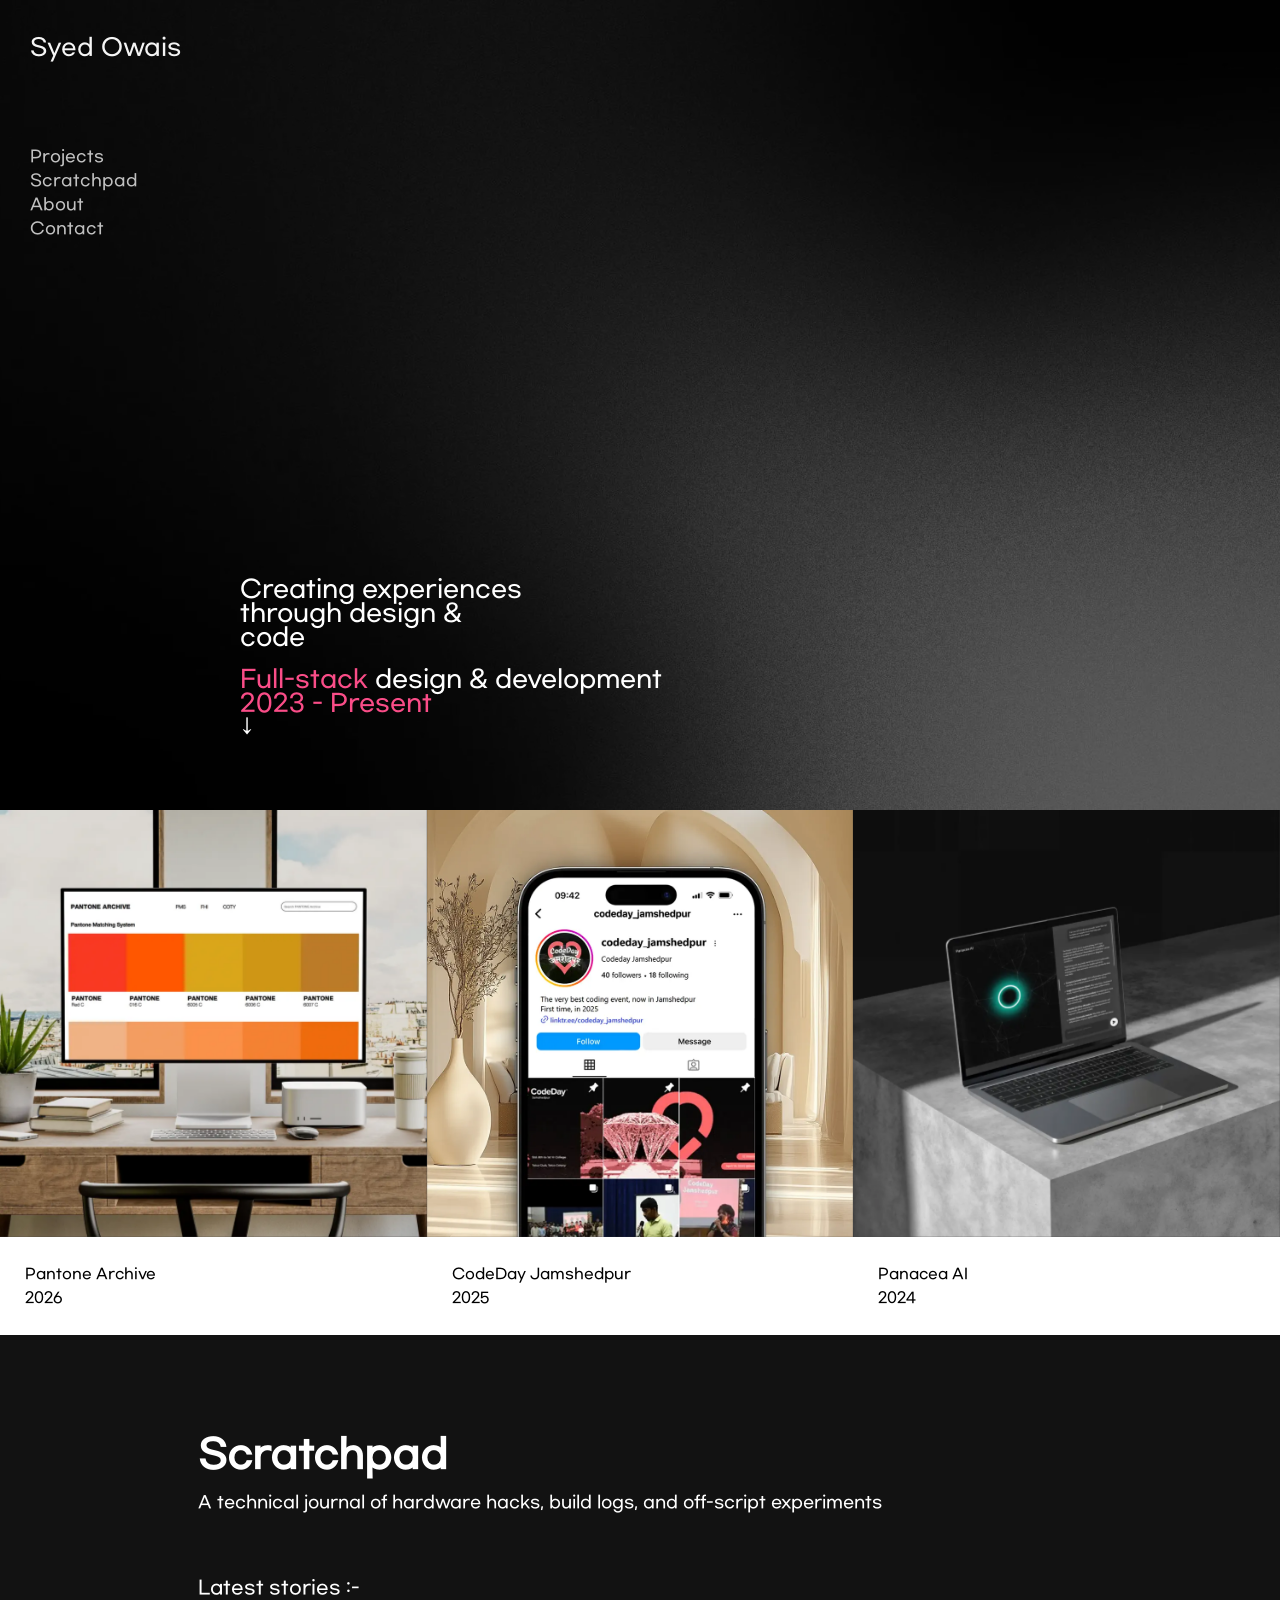
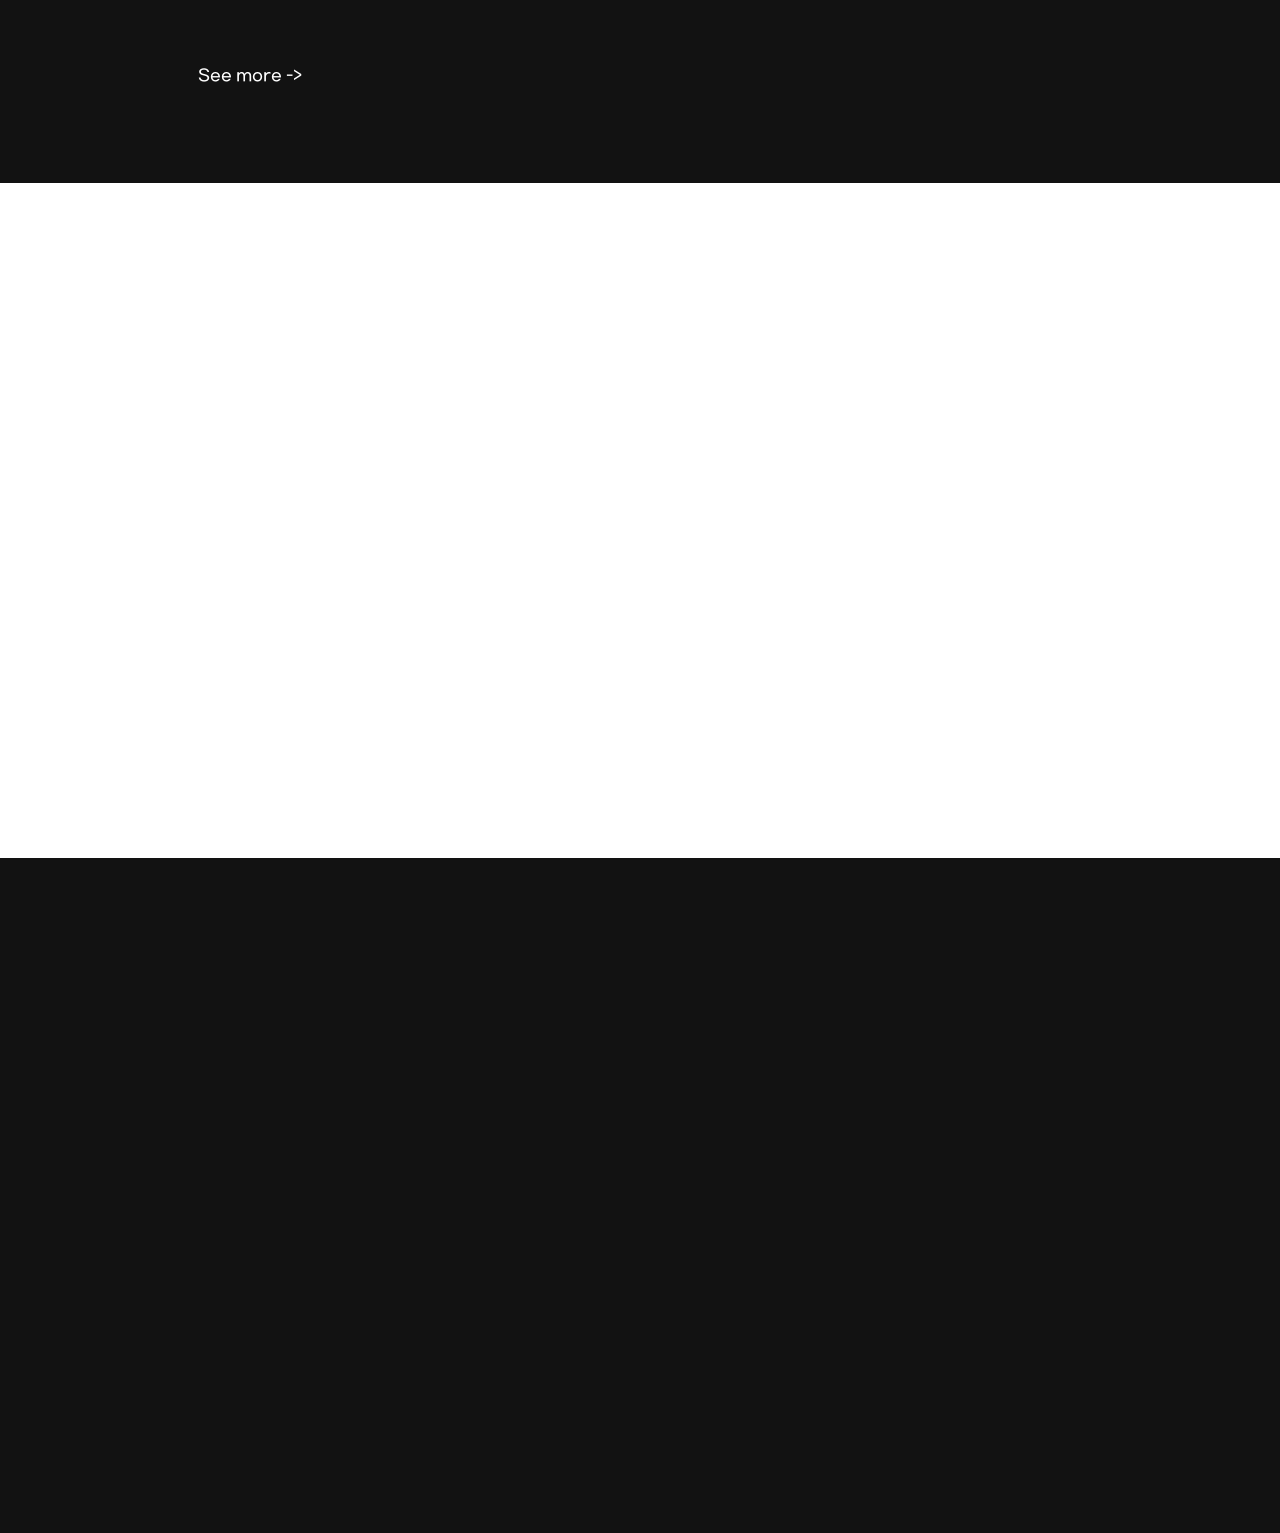
==== index.html @ 62a3c298 "feature: add blog section "Scratchpad"" ====
<!DOCTYPE html>
<html lang="en">
<head>
  <meta charset="UTF-8">
  <meta name="viewport" content="width=device-width, initial-scale=1.0">
  <link rel="stylesheet" href="styles/style-main.css">
  <link rel="stylesheet" href="styles/navbar.css">
  <title>Document</title>
</head>
<body>
  <a href="index.html"><p class="name">Syed Owais</p></a>
  <div id="icon-wrapper">
    <svg id="menu-icon" xmlns="http://www.w3.org/2000/svg" viewBox="0 0 640 640">
      <!--!Font Awesome Free v7.1.0 by @fontawesome - https://fontawesome.com License - https://fontawesome.com/license/free Copyright 2025 Fonticons, Inc.-->
      <path d="M96 160C96 142.3 110.3 128 128 128L512 128C529.7 128 544 142.3 544 160C544 177.7 529.7 192 512 192L128 192C110.3 192 96 177.7 96 160zM96 320C96 302.3 110.3 288 128 288L512 288C529.7 288 544 302.3 544 320C544 337.7 529.7 352 512 352L128 352C110.3 352 96 337.7 96 320zM544 480C544 497.7 529.7 512 512 512L128 512C110.3 512 96 497.7 96 480C96 462.3 110.3 448 128 448L512 448C529.7 448 544 462.3 544 480z"/>
    </svg>
    <svg id="close-icon" xmlns="http://www.w3.org/2000/svg" viewBox="0 0 640 640">
      <!--!Font Awesome Free v7.1.0 by @fontawesome - https://fontawesome.com License - https://fontawesome.com/license/free Copyright 2025 Fonticons, Inc.-->
      <path d="M183.1 137.4C170.6 124.9 150.3 124.9 137.8 137.4C125.3 149.9 125.3 170.2 137.8 182.7L275.2 320L137.9 457.4C125.4 469.9 125.4 490.2 137.9 502.7C150.4 515.2 170.7 515.2 183.2 502.7L320.5 365.3L457.9 502.6C470.4 515.1 490.7 515.1 503.2 502.6C515.7 490.1 515.7 469.8 503.2 457.3L365.8 320L503.1 182.6C515.6 170.1 515.6 149.8 503.1 137.3C490.6 124.8 470.3 124.8 457.8 137.3L320.5 274.7L183.1 137.4z"/>
    </svg>
  </div>
  <section id="mobile-nav-column">
    <nav class="nav-mobile">
      <!--<span data-section="hero-section">Intro</span>-->
      <span data-section="projects-section">Projects</span>
      <span data-section="blog-section">Scratchpad</span>
      <span data-section="about-section">About</span>
      <span data-section="contact-section">Contact</span>
    </nav>
  </section>
  <section id="hero-section">
    <div class="hero-container">
      <div id="nav-column">
        <nav class="nav">
          <!--<span data-section="hero-section" style="opacity: 0.75;">Intro</span>-->
          <span data-section="projects-section" style="opacity: 0.75;">Projects</span>
          <span data-section="blog-section" style="opacity: 0.75;">Scratchpad</span>
          <span data-section="about-section" style="opacity: 0.75;">About</span>
          <span data-section="contact-section" style="opacity: 0.75;">Contact</span>
        </nav>
      </div>
      <div id="hero-text">
        <h1>Creating experiences<br>through design &<br>code</h1><br>
        <h2>
          <font color="#fa4d88">Full-stack</font> design & development<br>
          <font color="#fa4d88">2023 - Present</font><br>
          ↓
        </h2>
      </div>
    </div>
  </section>
  <section id="projects-section"></section>
  <section id="blog-section">
    <div class="section-container">
      <h1>Scratchpad</h1>
      <h2>A technical journal of hardware hacks, build logs, and off-script experiments</h2>
      <h3 style="font-weight: normal; padding-bottom: 1.5%">Latest stories :-</h3>
      <section id="blog-section-list"></section>
      <p id="blog-see-more">See more -></p>
    </div>
  </section>
  <section id="about-section"></section>
  <section id="contact-section"></section>
  <script src="scripts/utils/loadProjects.js"></script>
  <script src="scripts/utils/loadBlogs.js"></script>
  <script src="scripts/utils/tileStyles.js"></script>
  <script src="scripts/script-main.js"></script>
</body>
</html>
---- styles/style-main.css ----
:root{
    --background: #121212;
    --accent: #fa4d88;
    --black: #000;
    --white: #fff;
    --transparent: rgba(0,0,0,0);
}
*{
    margin: 0;
    padding: 0;
    box-sizing: border-box;
}
a{
    text-decoration: none;
}
@font-face {
    font-family: 'gmarket-bold';
    src: url(../assets/fonts/GmarketSansBold.otf);
}
@font-face {
    font-family: 'gmarket-light';
    src: url(../assets/fonts/GmarketSansLight.otf);
}
@font-face {
    font-family: 'gmarket';
    src: url(../assets/fonts/GmarketSansMedium.otf);
}
#blog-section, #contact-section{
    background-color: var(--background);
}
#projects-section, #about-section{
    background-color: var(--white);
}
.name{
    font-family: 'gmarket';
    color: var(--white);
    font-size: 1.45em;
    width: fit-content;
    margin-top: 35px;
    margin-left: 30px;
    transition: color 200ms ease;
    position: fixed;
    z-index: 999;
    mix-blend-mode: difference;
    text-decoration: none;
}
.name:hover{
    color: var(--accent);
}
body{
    background: var(--background);
}
#hero-section{
    width: 100%;
    height: 90vh;
    background-image: url(../assets/tactile.webp);
    background-size: cover;
    background-position: right 30%;
    image-rendering: -webkit-optimize-contrast;
}
.hero-container{
    display: flex;
    width: 100%;
    height: 100%;
    /*background: linear-gradient(rgba(0,0,0,0), rgba(0,0,0,0.75));*/
    background: rgba(0,0,0,0.6);
}
#hero-text{
    width: 75%;
    height: auto;
    word-wrap: break-word;
    display: flex;
    flex-direction: column;
    justify-content: end;
    padding-bottom: 4.45rem
}
#hero-text h1, #hero-text h2{
    font-weight: normal;
    font-family: 'gmarket';
    color: var(--white);
}

#projects-section{
    width: 100%;
    height: auto;
    display: grid;
    grid-template-columns: repeat(3, 1fr); /* 3 columns */
}
.content-tile, .blog-tile{
    display: flex;
    flex-direction: column;
    background-color: var(--white);
}
.content-tile-thumb{
    background-size: cover;
    background-position: 50% 50%;
    background-repeat: no-repeat;
    background-color: rgba(0,0,0,0.75);
    width: 100%;
    aspect-ratio: 1/1;
}
.content-tile-thumb:hover{
    cursor: pointer;
}
.content-tile-label{
    padding: 25px;
    background-color: var(--white);
    font-family: 'gmarket';
    line-height: 1.5rem;
    font-size: 0.9rem;
    color: var(--black);
}
.content-tile-spacer{
    font-family: 'gmarket';
    display: flex;
    align-items: center;
    padding: 25px;
    font-weight: 500;
}

#blog-section{
    width: 100%;
    padding-left: 15.5vw;
    padding-right: 15.5vw;
    height: auto;
    padding-top: 100px;
    padding-bottom: 100px;
    display: flex;
    align-items: center;
    justify-content: center;
    font-family: 'gmarket';
}
#blog-section .section-container{
    width: 100%;
    height: 70%;
    display: flex;
    flex-direction: column;
    gap: 1.275rem;
    color: var(--white);
}
#blog-section h1{
    font-size: 3vw;
}
#blog-section h2{
    font-weight: normal;
    font-size: 1.3vw;
    padding-bottom: 3rem;
}
#blog-section-list{
    width: 100%;
    height: auto;
    display: grid;
    grid-template-columns: repeat(3, 1fr); /* 3 columns */
}
.blog-tile-thumb{
    background-size: cover;
    background-position: 50% 50%;
    background-repeat: no-repeat;
    background-color: rgba(0,0,0,0.75);
    width: 100%;
    aspect-ratio: 16/9;
} 
.blog-tile-label{
    padding: 20px;
    line-height: 1.5vw;
    color: var(--white);
    background-color: var(--background);
    transition: filter 200ms ease;
}
.blog-tile-label p{
    font-size: 0.9rem;
}
.blog-tile:hover .blog-tile-label{
    filter: invert(100%);
}
#blog-see-more{
    margin-top: 1rem;
}

#about-section, #contact-section{
    width: 100%;
    height: 75vh;
}

@media only screen and (max-width: 1024px){
    #hero-section{
        width: 100%;
        height: 65vh;
    }
    #blog-section{
        padding-top: 6rem;
        padding-left: 6rem;
        padding-right: 6rem;
    }
    #blog-section h1{
        font-size: 4vw;
    }
    #blog-section h2{
        font-size: 1.9vw;
    }
    .blog-tile-label{
        line-height: 3vh;
    }
}
@media only screen and (max-width: 600px) {
    .name{
        font-family: 'gmarket';
        color: var(--white);
        font-size: 1.25em;
        width: fit-content;
        margin-top: 35px;
        margin-left: 25px;
        transition: none;
        position: fixed;
        z-index: 999;
    }
    #hero-section{
        width: 100%;
        height: 85vh;
        background-size: cover;
        background-position: 70% 30%;
    }
    #projects-section{
        grid-template-columns: repeat(1, 1fr);
    }
    #hero-text{
        line-height: 2rem;
    }
    #hero-text h1{
        font-size: 1.7rem;
    }
    #hero-text h2{
        font-size: 1.3rem;
    }

    #blog-section{
        padding-left: 30px;
        padding-right: 30px;
        padding-top: 5rem;
    }
    #blog-section h1{
        font-size: 2rem;
    }
    #blog-section h2{
        font-size: 1rem;
        line-height: 3vh;
    }
    #blog-section-list{
        grid-template-columns: repeat(1, 1fr);
        gap: 12.5px;
    }
    .blog-tile-label{
        line-height: 3vh;
        font-size: 1vw;
    }
}
---- styles/navbar.css ----
#nav-column{
    width: 15rem;
    height: 100%;
    padding: 30px;
    padding-top: 20px;
}
.nav {
    padding-top: 120px;
    padding-right: 110px;
    font-family: 'gmarket';
    color: var(--white);
    display: flex;
    flex-direction: column;
}
.nav-mobile {
    height: 100%;
    font-family: 'gmarket';
    color: var(--white);
    display: flex;
    flex-direction: column;
    align-items: center;
    justify-content: center;
    font-size: 1.7rem;
    gap: 0.5rem;
    display: none;
}
.nav span, .nav-mobile span{
    padding-top: 0.5rem;
    transition: color 200ms ease;
}
.nav span:hover, .nav-mobile span:hover{
    color: var(--accent);
    cursor: pointer;
}

#mobile-nav-column{
    position: fixed;
    width: 100vw;
    height: 100vh;
    background: rgba(0,0,0,0.15);
    backdrop-filter: blur(10px);
    z-index: 998;
    transition: opacity 0.3s ease;
    display: none;
    pointer-events: none;
    opacity: 0;
}
#mobile-nav-column.active{
    opacity: 1;
    pointer-events: all;
}
#icon-wrapper{
    position: fixed;
    top: 0;
    right: 0;
    width: 10%;
    height: auto;
    margin-top: 25px;
    margin-right: 20px;
    z-index: 999;
    place-items: center;
    display: none;
}
#icon-wrapper svg{
    grid-area: 1/1;
    width: 100%;
    height: 100%;
    transition: opacity 0.3s ease;
    mix-blend-mode: difference;
}
#menu-icon, #close-icon{
    fill: white;
    width: 100%;
    height: 100%;
}
#close-icon {
    opacity: 0;
}
#icon-wrapper.active #menu-icon {
    opacity: 0;
}
#icon-wrapper.active #close-icon {
    opacity: 1;
}

@media only screen and (max-width: 600px) {
    .nav{
        display: none;
    }
    #nav-column{
        width: unset;
        padding-left: 0px;
        padding-top: 0px;
    }

    #icon-wrapper{
        display: grid;
    }
    #mobile-nav-column{
        display: block;
    }
}
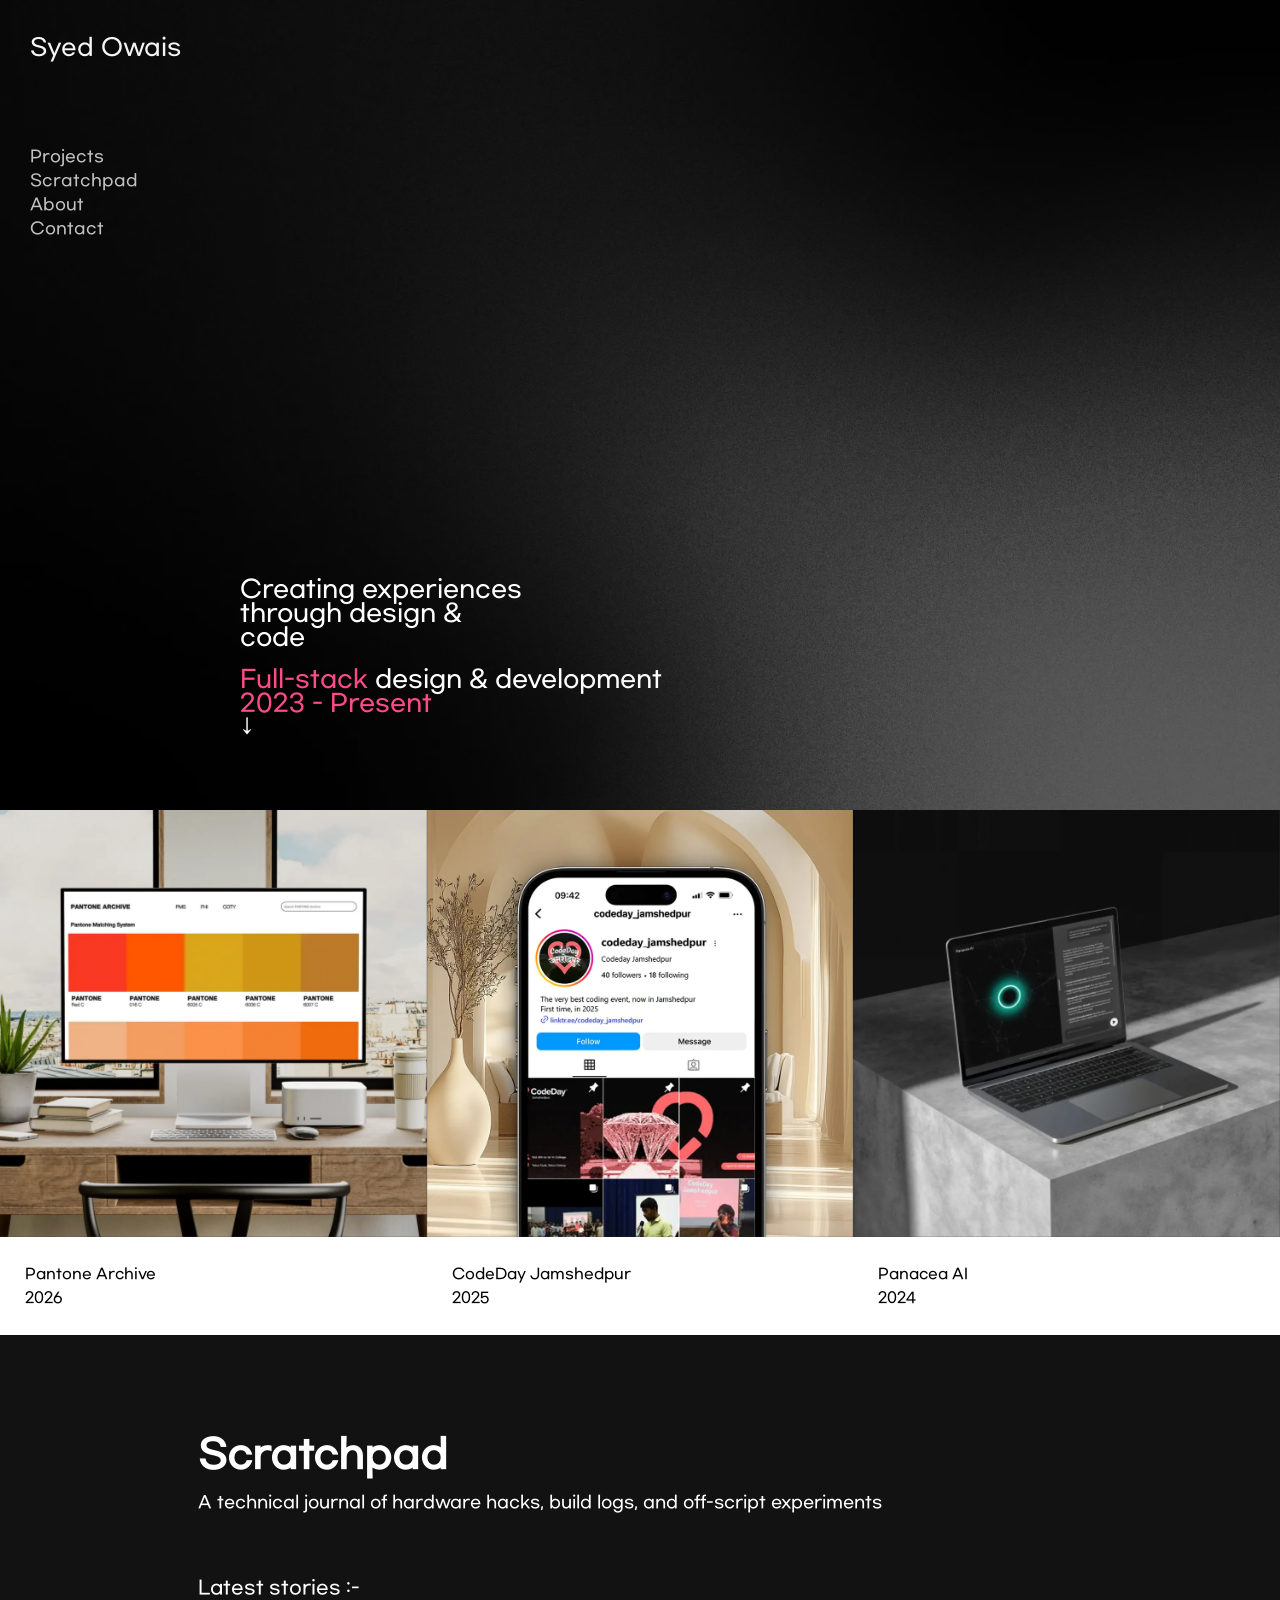
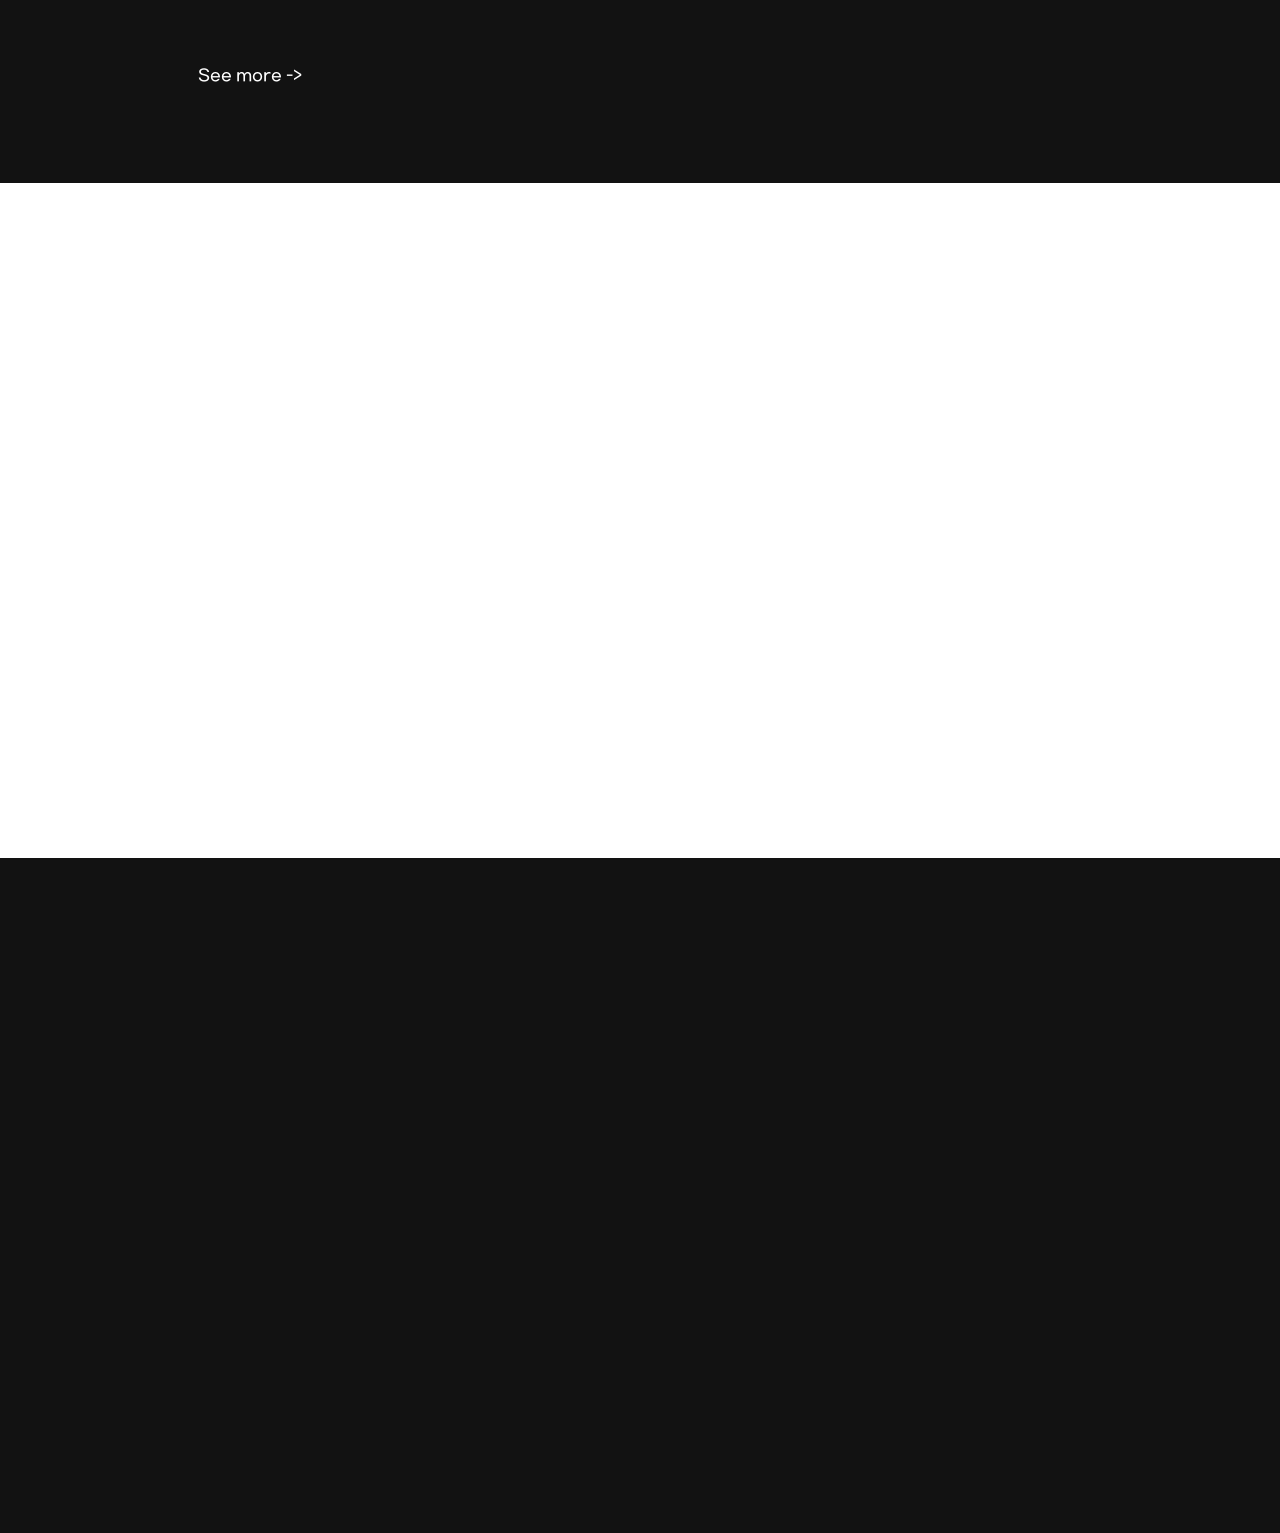
==== commit dfa614b3: "feature: add blog list page and blog page" ====
--- a/index.html
+++ b/index.html
@@ -56,7 +56,9 @@
       <h2>A technical journal of hardware hacks, build logs, and off-script experiments</h2>
       <h3 style="font-weight: normal; padding-bottom: 1.5%">Latest stories :-</h3>
       <section id="blog-section-list"></section>
-      <p id="blog-see-more">See more -></p>
+      <a href="blog-list.html">
+        <p id="blog-see-more">See more -></p>
+      </a>
     </div>
   </section>
   <section id="about-section"></section>
--- a/styles/style-main.css
+++ b/styles/style-main.css
@@ -12,6 +12,11 @@
 }
 a{
     text-decoration: none;
+    color: var(--white);
+    transition: color 200ms ease;
+}
+a:hover{
+    color: var(--accent);
 }
 @font-face {
     font-family: 'gmarket-bold';
@@ -200,6 +205,7 @@
     }
     .blog-tile-label{
         line-height: 3vh;
+        padding: 6.5%;
     }
 }
 @media only screen and (max-width: 600px) {
@@ -210,7 +216,6 @@
         width: fit-content;
         margin-top: 35px;
         margin-left: 25px;
-        transition: none;
         position: fixed;
         z-index: 999;
     }
@@ -252,5 +257,6 @@
     .blog-tile-label{
         line-height: 3vh;
         font-size: 1vw;
+        padding: 6%;
     }
 }
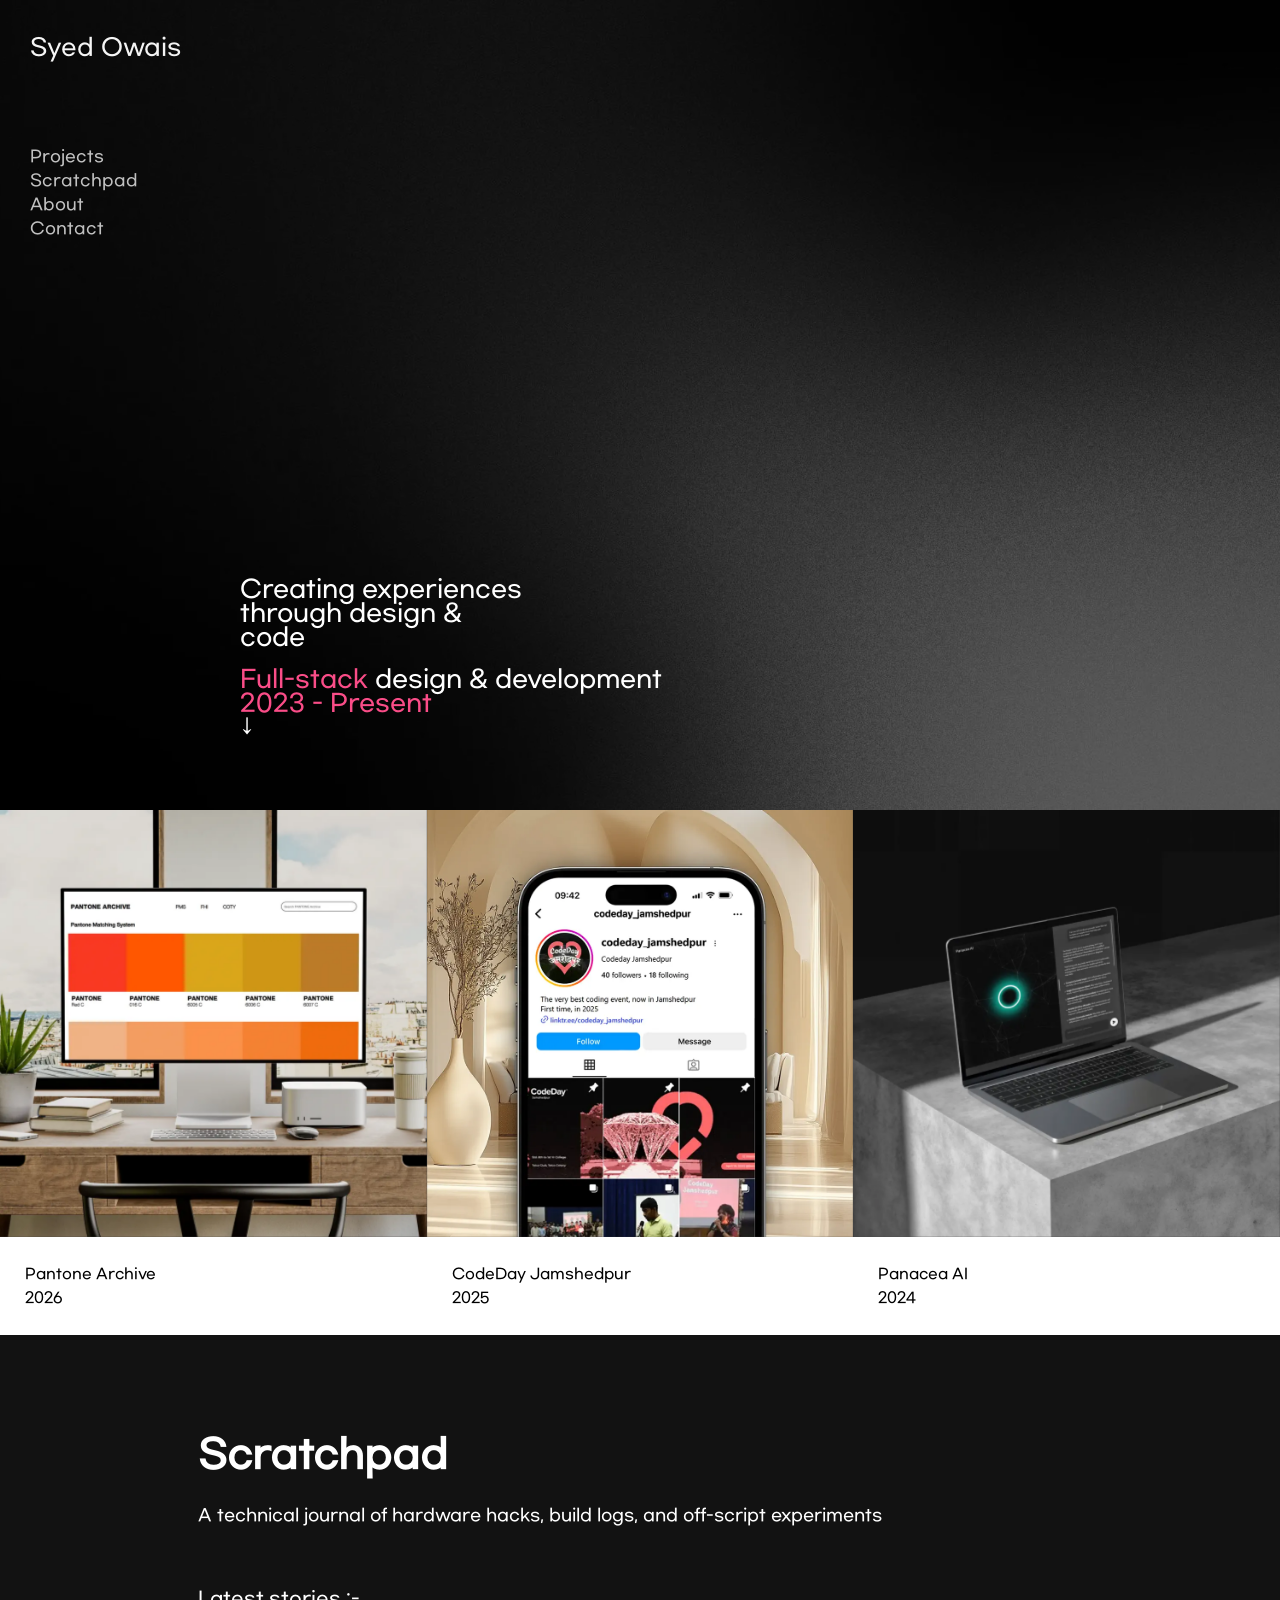
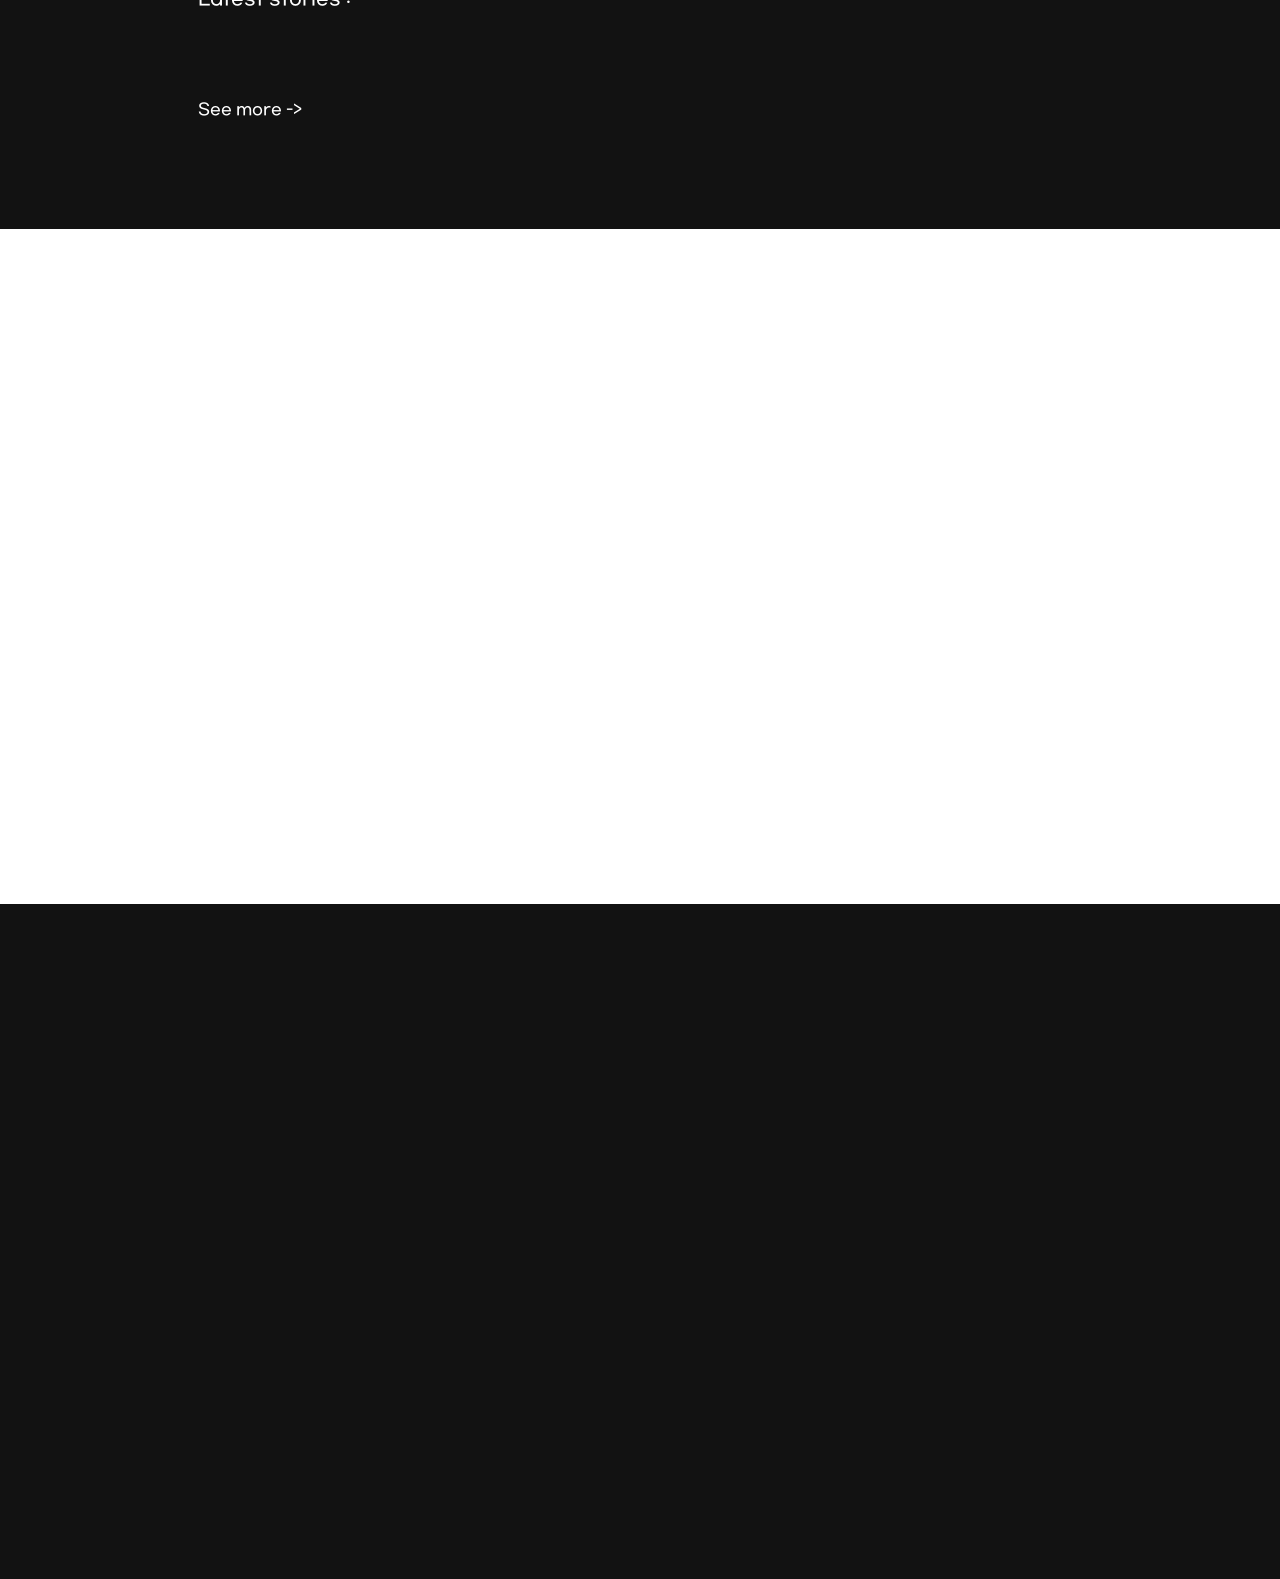
==== commit 05e112d4: "refactor: align blog typography with projects section and polish layout" ====
--- a/index.html
+++ b/index.html
@@ -56,7 +56,7 @@
       <h2>A technical journal of hardware hacks, build logs, and off-script experiments</h2>
       <h3 style="font-weight: normal; padding-bottom: 1.5%">Latest stories :-</h3>
       <section id="blog-section-list"></section>
-      <a href="blog-list.html">
+      <a href="blog-list.html" style="width: fit-content">
         <p id="blog-see-more">See more -></p>
       </a>
     </div>
--- a/styles/style-main.css
+++ b/styles/style-main.css
@@ -45,7 +45,7 @@
     margin-left: 30px;
     transition: color 200ms ease;
     position: fixed;
-    z-index: 999;
+    z-index: 998;
     mix-blend-mode: difference;
     text-decoration: none;
 }
@@ -96,6 +96,9 @@
     flex-direction: column;
     background-color: var(--white);
 }
+.blog-tile{
+    height: fit-content;
+}
 .content-tile-thumb{
     background-size: cover;
     background-position: 50% 50%;
@@ -142,6 +145,7 @@
     flex-direction: column;
     gap: 1.275rem;
     color: var(--white);
+    line-height: 40px;
 }
 #blog-section h1{
     font-size: 3vw;
@@ -149,12 +153,13 @@
 #blog-section h2{
     font-weight: normal;
     font-size: 1.3vw;
-    padding-bottom: 3rem;
+    padding-bottom: 1.5rem;
 }
 #blog-section-list{
     width: 100%;
     height: auto;
     display: grid;
+    align-items: start;
     grid-template-columns: repeat(3, 1fr); /* 3 columns */
 }
 .blog-tile-thumb{
@@ -171,6 +176,10 @@
     color: var(--white);
     background-color: var(--background);
     transition: filter 200ms ease;
+    flex: 1;
+    display: flex;
+    flex-direction: column;
+    justify-content: flex-start;
 }
 .blog-tile-label p{
     font-size: 0.9rem;
@@ -204,8 +213,10 @@
         font-size: 1.9vw;
     }
     .blog-tile-label{
-        line-height: 3vh;
         padding: 6.5%;
+    }
+    .blog-tile-label p{
+        line-height: 25px;
     }
 }
 @media only screen and (max-width: 600px) {
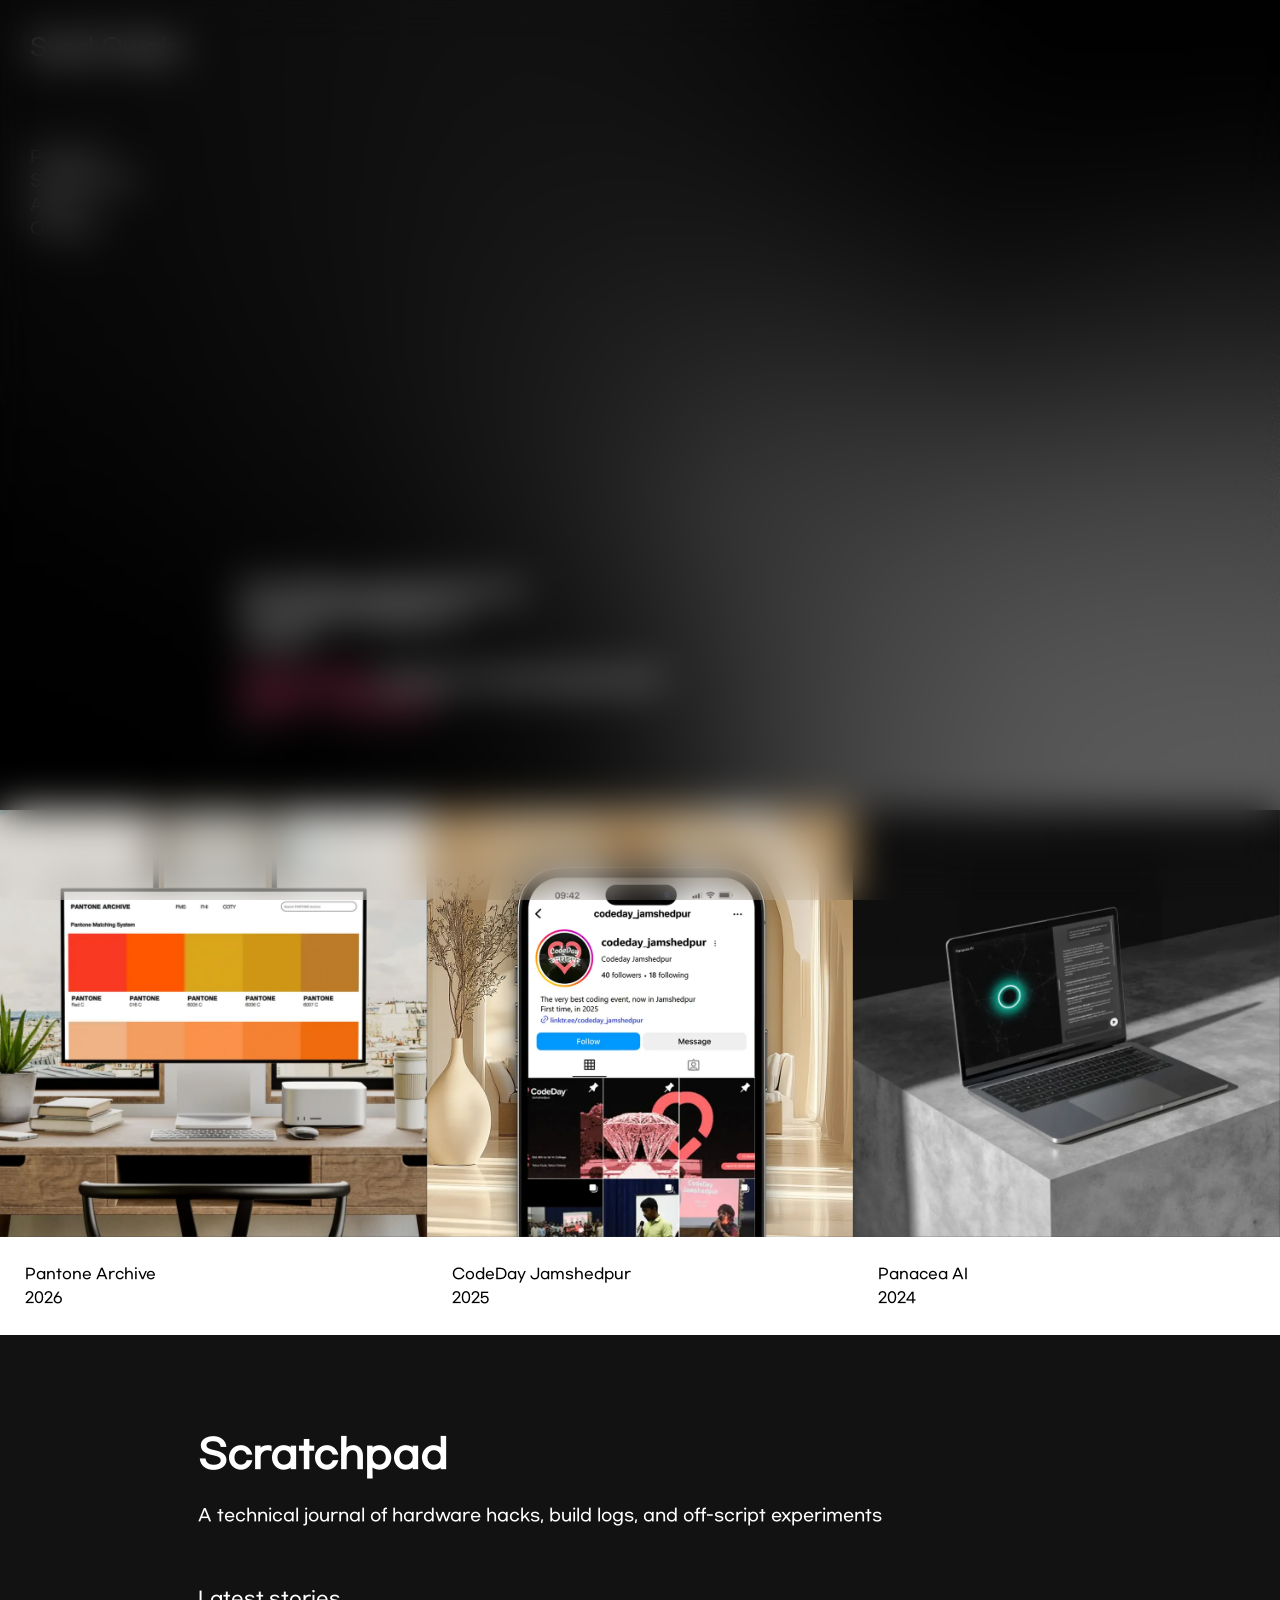
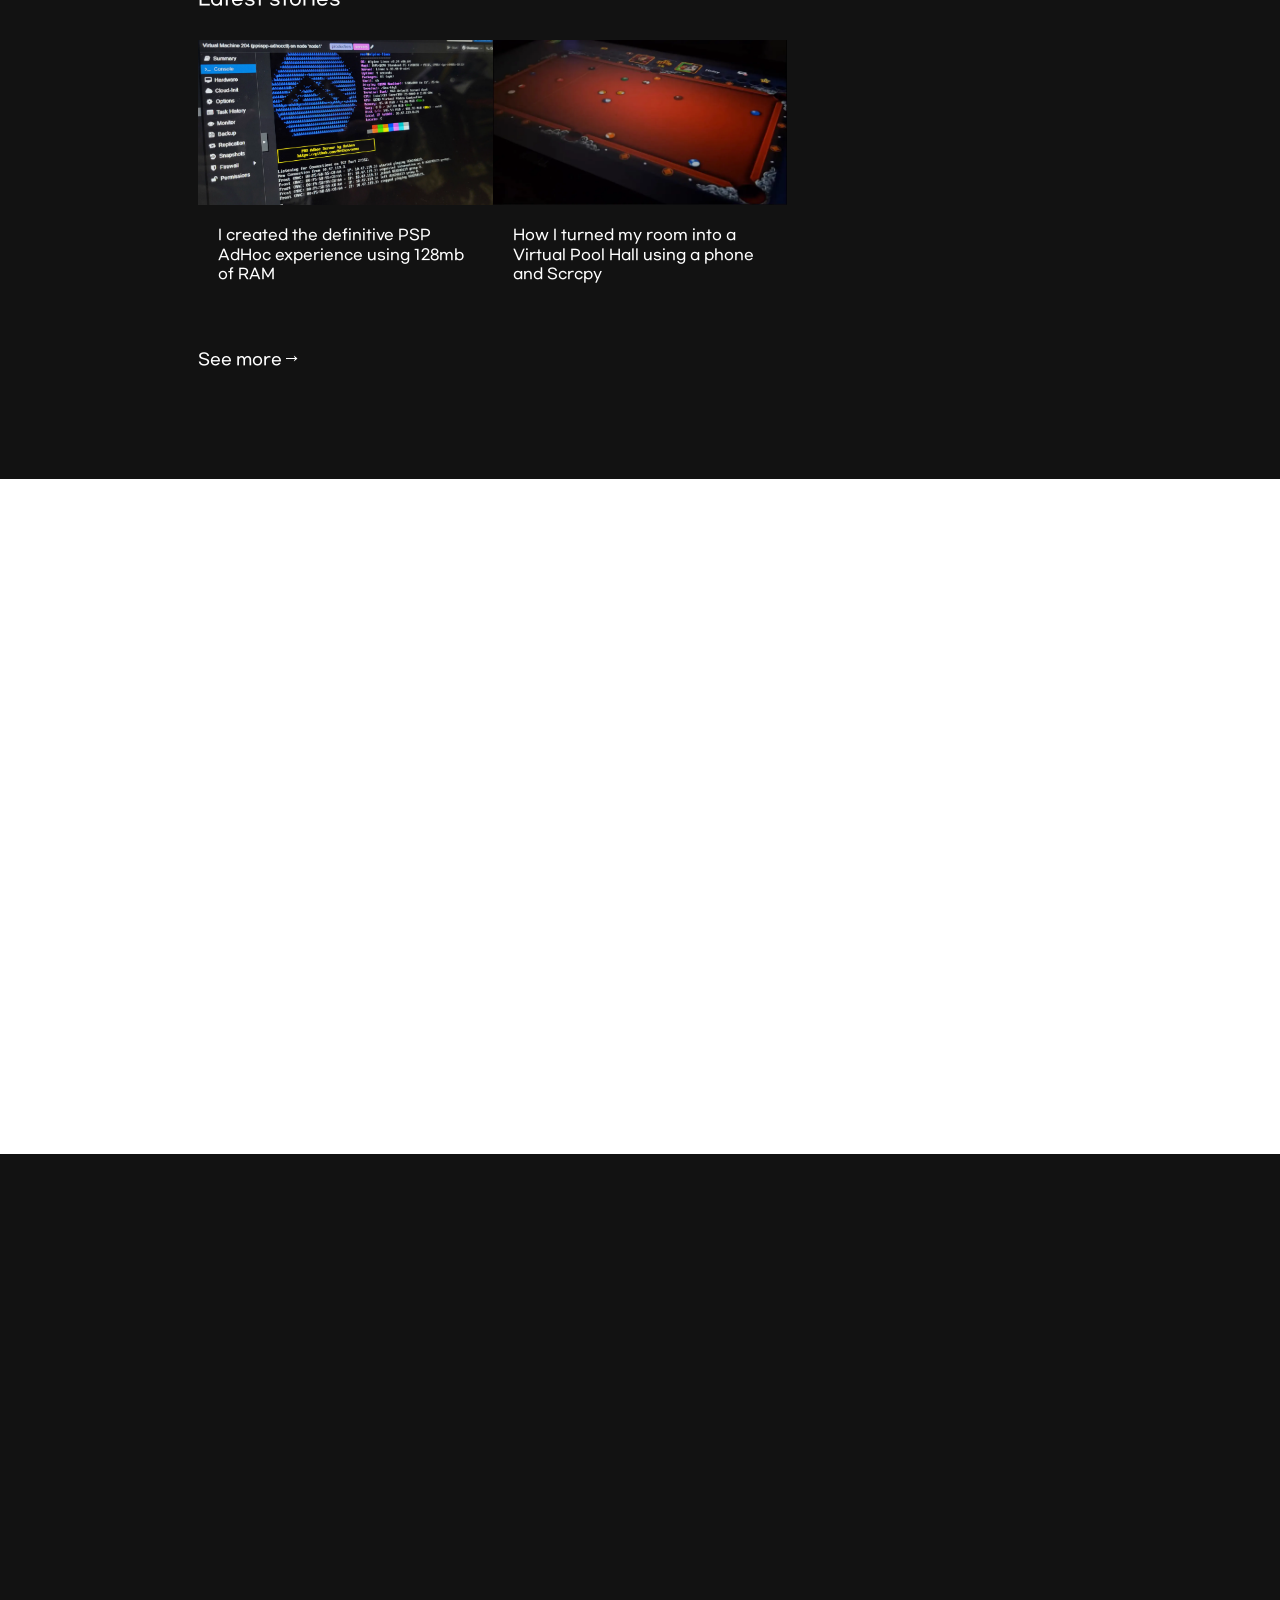
==== commit e2d7b9a6: "feature: add intro animation" ====
--- a/index.html
+++ b/index.html
@@ -8,6 +8,9 @@
   <title>Document</title>
 </head>
 <body>
+  <div id="intro-frosted">
+    <img id="intro-frosted-logo" src='assets/signature.png'>
+  </div>
   <a href="index.html"><p class="name">Syed Owais</p></a>
   <div id="icon-wrapper">
     <svg id="menu-icon" xmlns="http://www.w3.org/2000/svg" viewBox="0 0 640 640">
@@ -54,10 +57,10 @@
     <div class="section-container">
       <h1>Scratchpad</h1>
       <h2>A technical journal of hardware hacks, build logs, and off-script experiments</h2>
-      <h3 style="font-weight: normal; padding-bottom: 1.5%">Latest stories :-</h3>
+      <h3 style="font-weight: normal;">Latest stories</h3>
       <section id="blog-section-list"></section>
       <a href="blog-list.html" style="width: fit-content">
-        <p id="blog-see-more">See more -></p>
+        <p id="blog-see-more">See more →</p>
       </a>
     </div>
   </section>
@@ -67,5 +70,23 @@
   <script src="scripts/utils/loadBlogs.js"></script>
   <script src="scripts/utils/tileStyles.js"></script>
   <script src="scripts/script-main.js"></script>
+  <script src="scripts/utils/fade.js"></script>
+  <script>
+    let introfrostedlogo = document.getElementById('intro-frosted-logo')
+    let introfrosted = document.getElementById('intro-frosted')
+    if (sessionStorage.getItem('hasSeenIntro')) {
+      // Hide the overlay immediately without running the animation
+      introfrosted.style.display = 'none';
+    }
+    sessionStorage.setItem('hasSeenIntro', 'true');
+    async function fadesite(){
+      await sleep(200)
+      await fadeIn(introfrostedlogo, 300);
+      await sleep(800);
+      await fadeOut(introfrostedlogo, 200);
+      await fadeOut(introfrosted, 300);
+    }
+    fadesite()
+  </script>
 </body>
 </html>
--- a/styles/style-main.css
+++ b/styles/style-main.css
@@ -29,6 +29,21 @@
 @font-face {
     font-family: 'gmarket';
     src: url(../assets/fonts/GmarketSansMedium.otf);
+}
+#intro-frosted{
+    width: 100vw;
+    height: 100vh;
+    position: fixed;
+    display: flex;
+    align-items: center;
+    justify-content: center;
+    z-index: 999;
+    backdrop-filter: blur(20px);
+}
+#intro-frosted-logo{
+    width: 30%;
+    opacity: 0;
+    height: auto;
 }
 #blog-section, #contact-section{
     background-color: var(--background);
@@ -197,6 +212,13 @@
 }
 
 @media only screen and (max-width: 1024px){
+    #intro-frosted{
+        height: 100%;
+        backdrop-filter: blur(10px);
+    }
+    #intro-frosted-logo{
+        width: 60%;
+    }
     #hero-section{
         width: 100%;
         height: 65vh;
@@ -220,6 +242,9 @@
     }
 }
 @media only screen and (max-width: 600px) {
+    #intro-frosted-logo{
+        width: 80%;
+    }
     .name{
         font-family: 'gmarket';
         color: var(--white);
@@ -228,7 +253,7 @@
         margin-top: 35px;
         margin-left: 25px;
         position: fixed;
-        z-index: 999;
+        z-index: 998;
     }
     #hero-section{
         width: 100%;
--- a/styles/navbar.css
+++ b/styles/navbar.css
@@ -95,6 +95,7 @@
 
     #icon-wrapper{
         display: grid;
+        z-index: 998;
     }
     #mobile-nav-column{
         display: block;
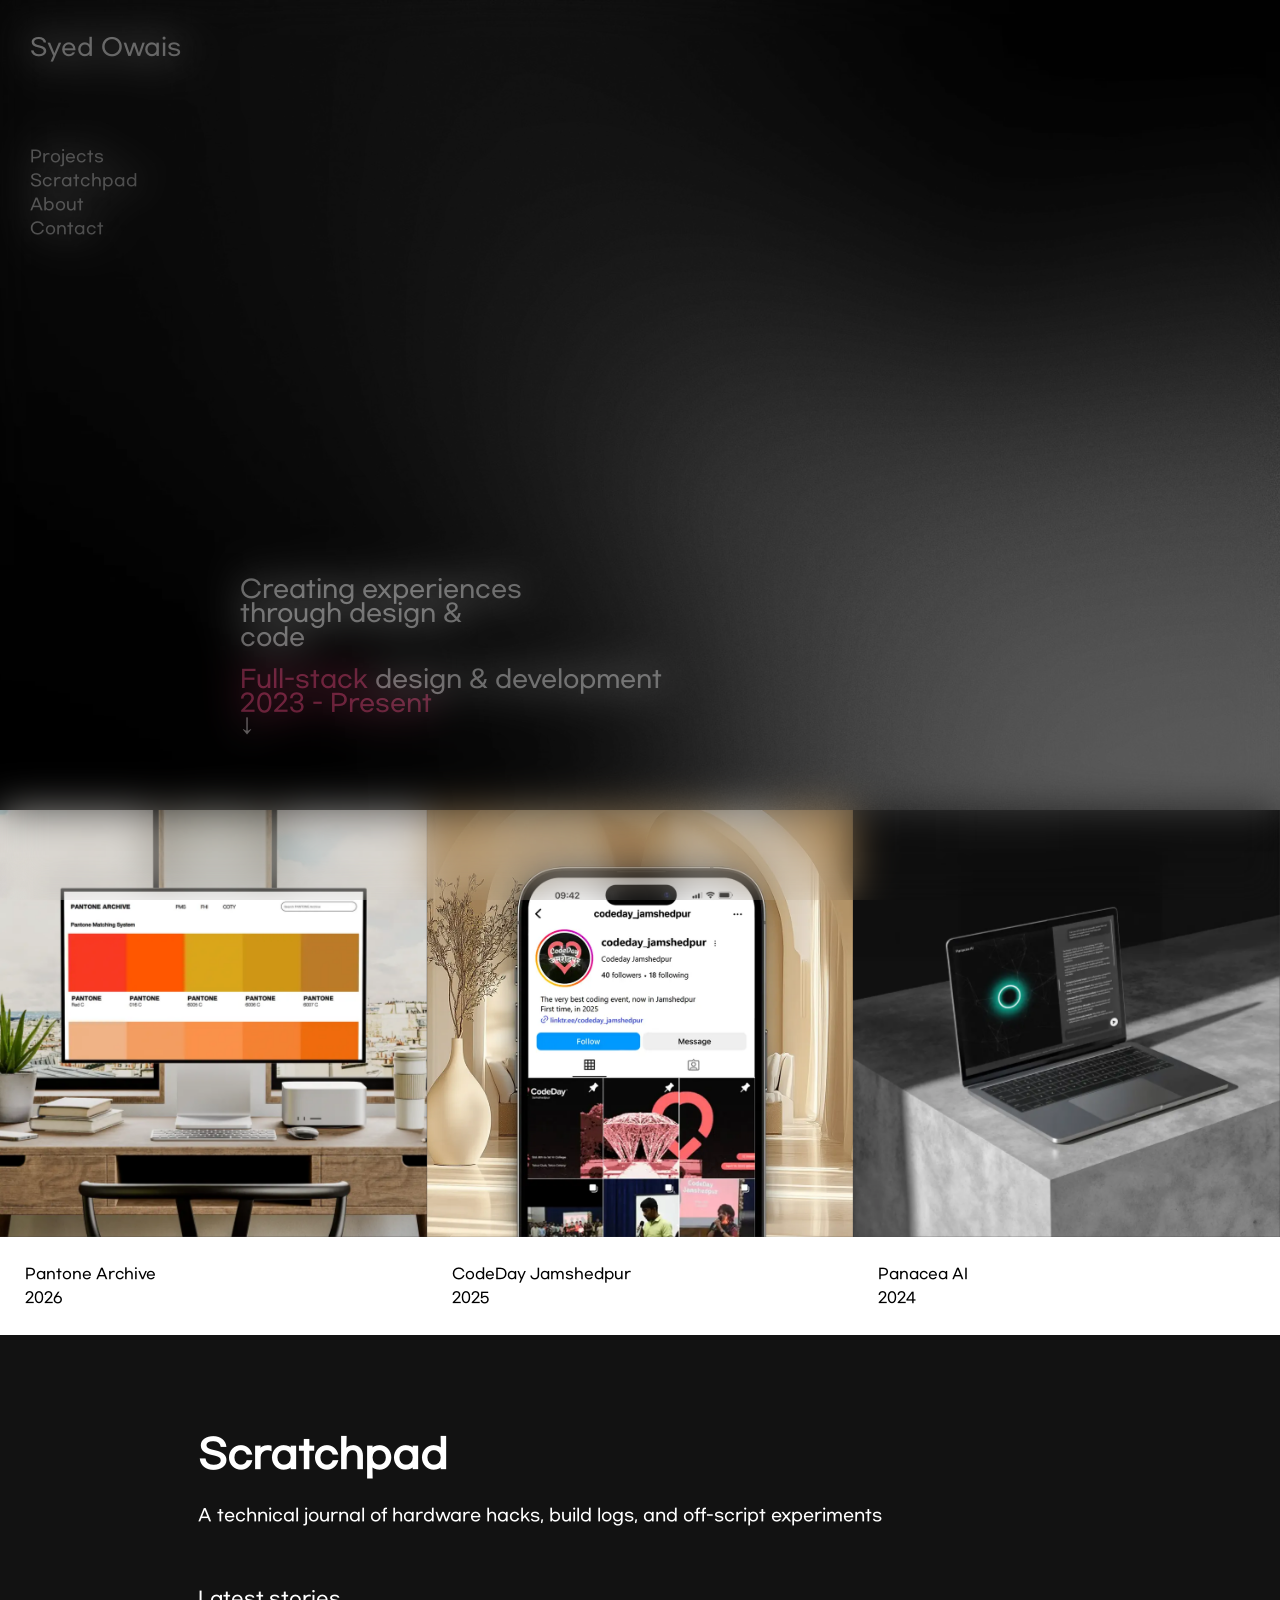
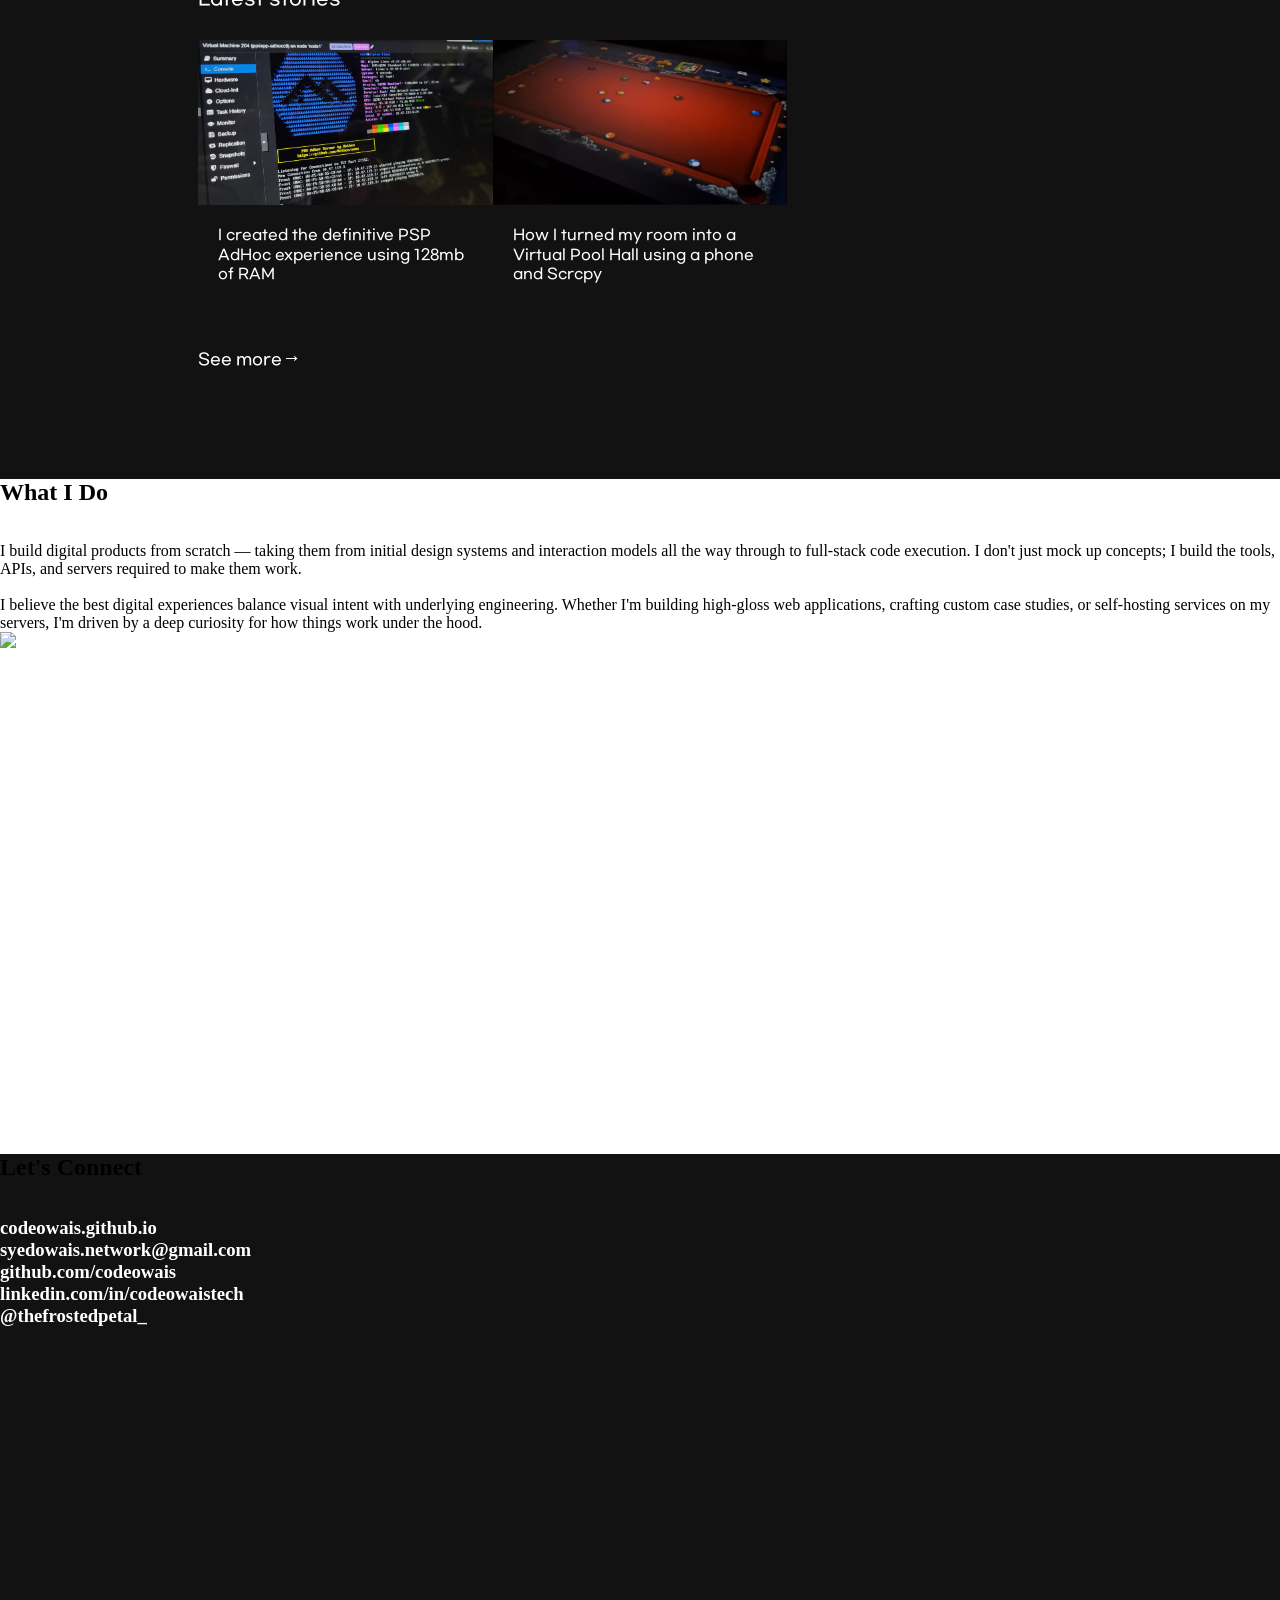
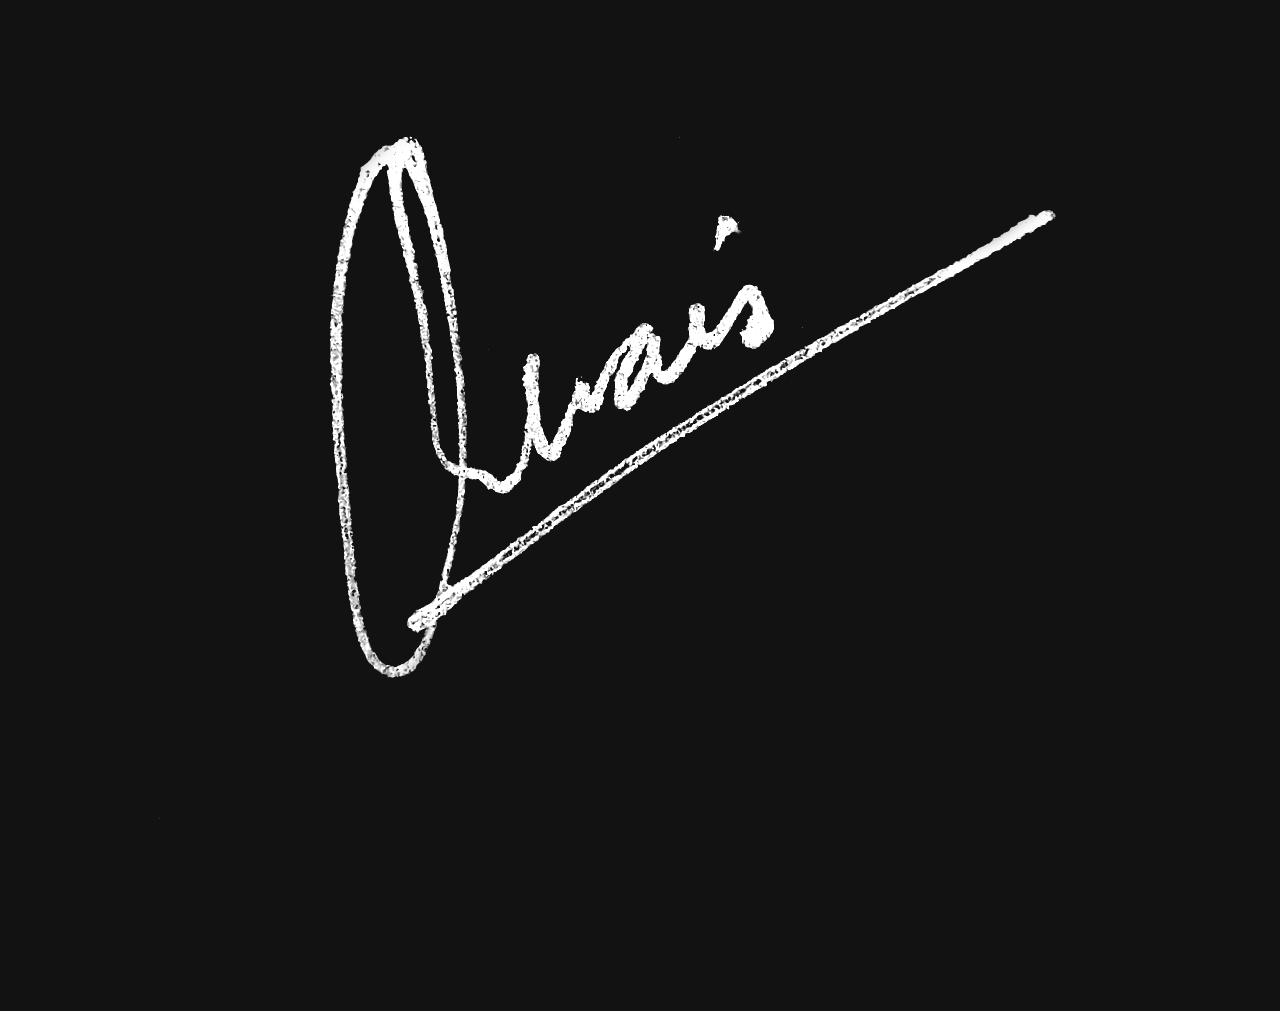
==== commit 37011d04: "fix: add formatted title for site pages" ====
--- a/index.html
+++ b/index.html
@@ -5,7 +5,7 @@
   <meta name="viewport" content="width=device-width, initial-scale=1.0">
   <link rel="stylesheet" href="styles/style-main.css">
   <link rel="stylesheet" href="styles/navbar.css">
-  <title>Document</title>
+  <title>Syed Owais | Home</title>
 </head>
 <body>
   <div id="intro-frosted">
@@ -64,8 +64,30 @@
       </a>
     </div>
   </section>
-  <section id="about-section"></section>
-  <section id="contact-section"></section>
+  <section id="about-section">
+    <div style="display: flex; flex-direction: column; justify-content: center;">
+      <h1>What I Do</h1><br><br>
+      <p>
+        I build digital products from scratch — taking them from initial design systems and interaction models all the way through to full-stack code execution. I don't just mock up concepts; I build the tools, APIs, and servers required to make them work.<br><br>
+        I believe the best digital experiences balance visual intent with underlying engineering. Whether I'm building high-gloss web applications, crafting custom case studies, or self-hosting services on my servers, I'm driven by a deep curiosity for how things work under the hood.
+      </p>
+    </div>
+    <img src="assets/pfp.webp">
+  </section>
+  <section id="contact-section">
+    <div>
+      <h1>Let's Connect</h1><br><br>
+      <h3>
+        <a href="https://codeowais.github.io">codeowais.github.io</a><br>
+        <a href="mailto:syedowais.network@gmail.com?subject=Enquiry from Website">syedowais.network@gmail.com</a><br>
+        <a href="https://github.com/codeowais">github.com/codeowais</a><br>
+        <a href="https://linkedin.com/in/codeowaistech/">linkedin.com/in/codeowaistech</a><br>
+        <a href="https://instagram.com/thefrostedpetal_">@thefrostedpetal_</a>
+      </h3>
+    </div>
+    <img src="assets/signature.png">
+  </section>
+
   <script src="scripts/utils/loadProjects.js"></script>
   <script src="scripts/utils/loadBlogs.js"></script>
   <script src="scripts/utils/tileStyles.js"></script>
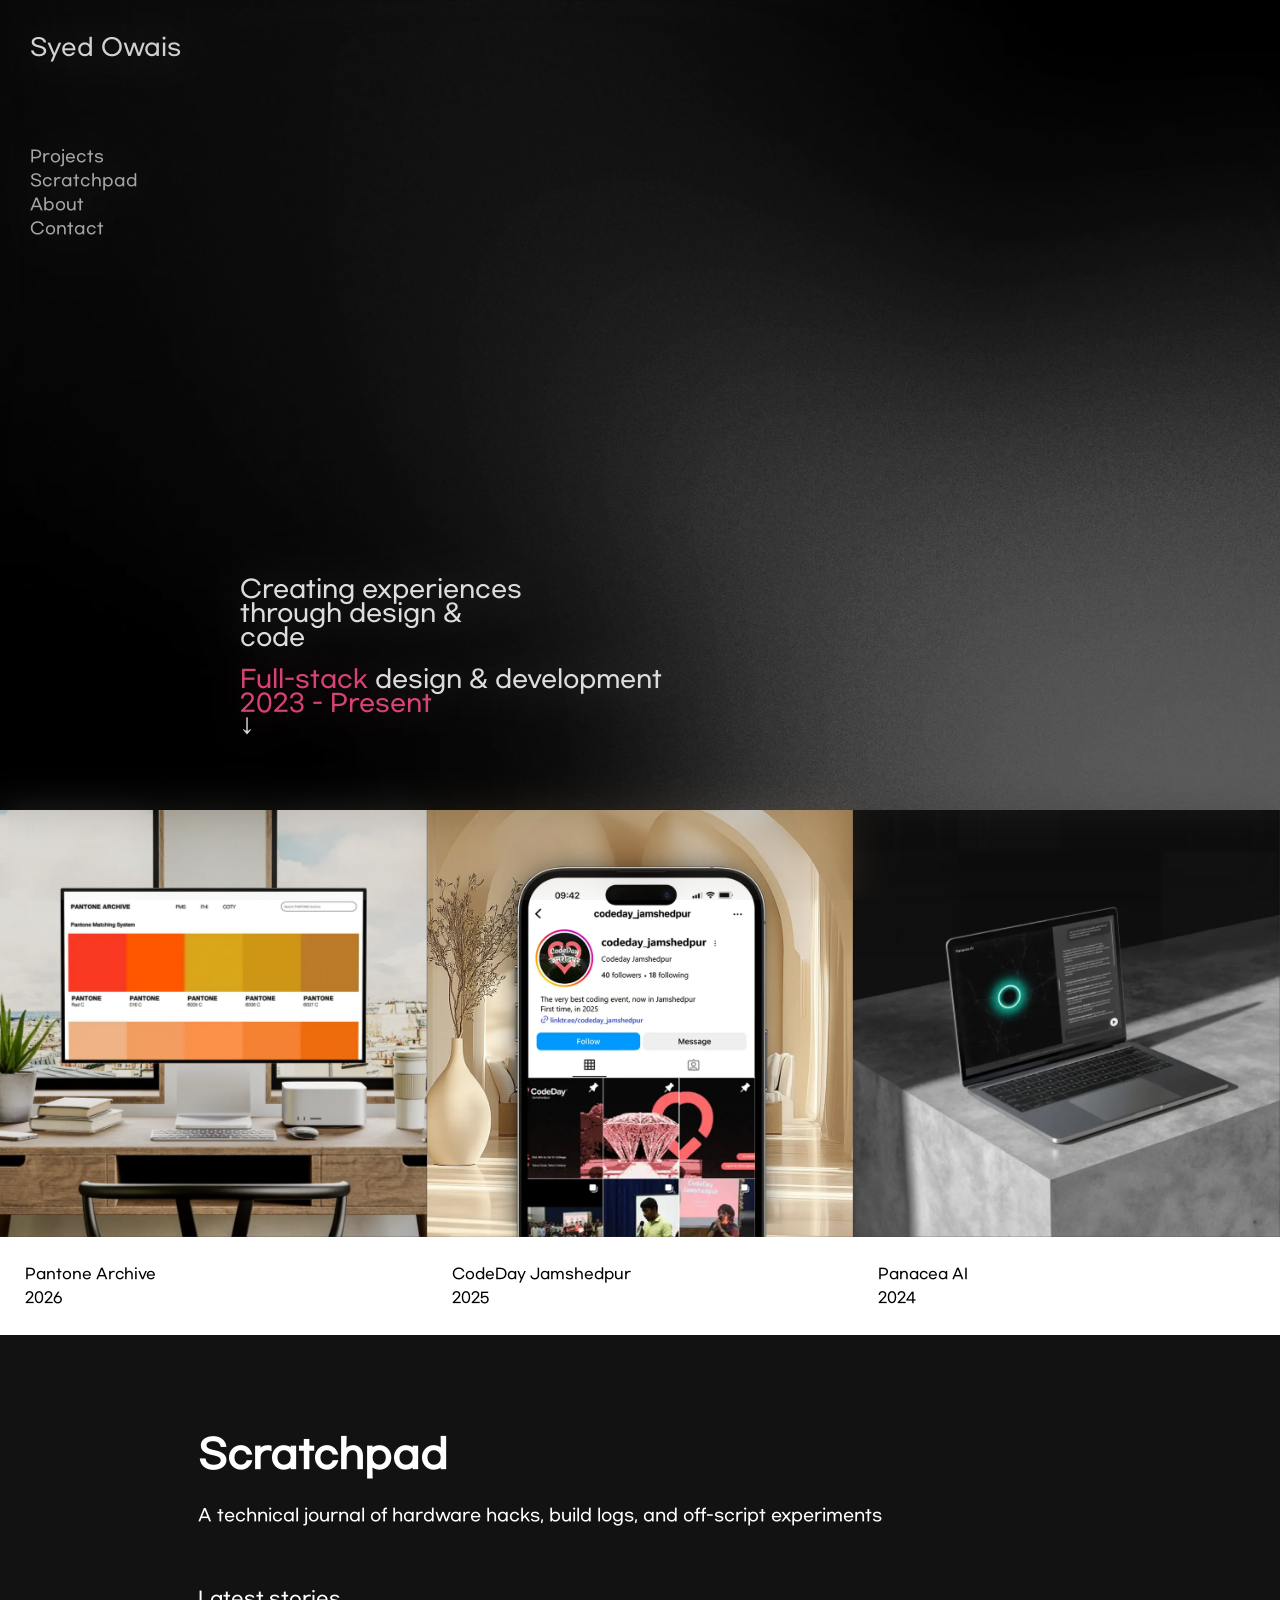
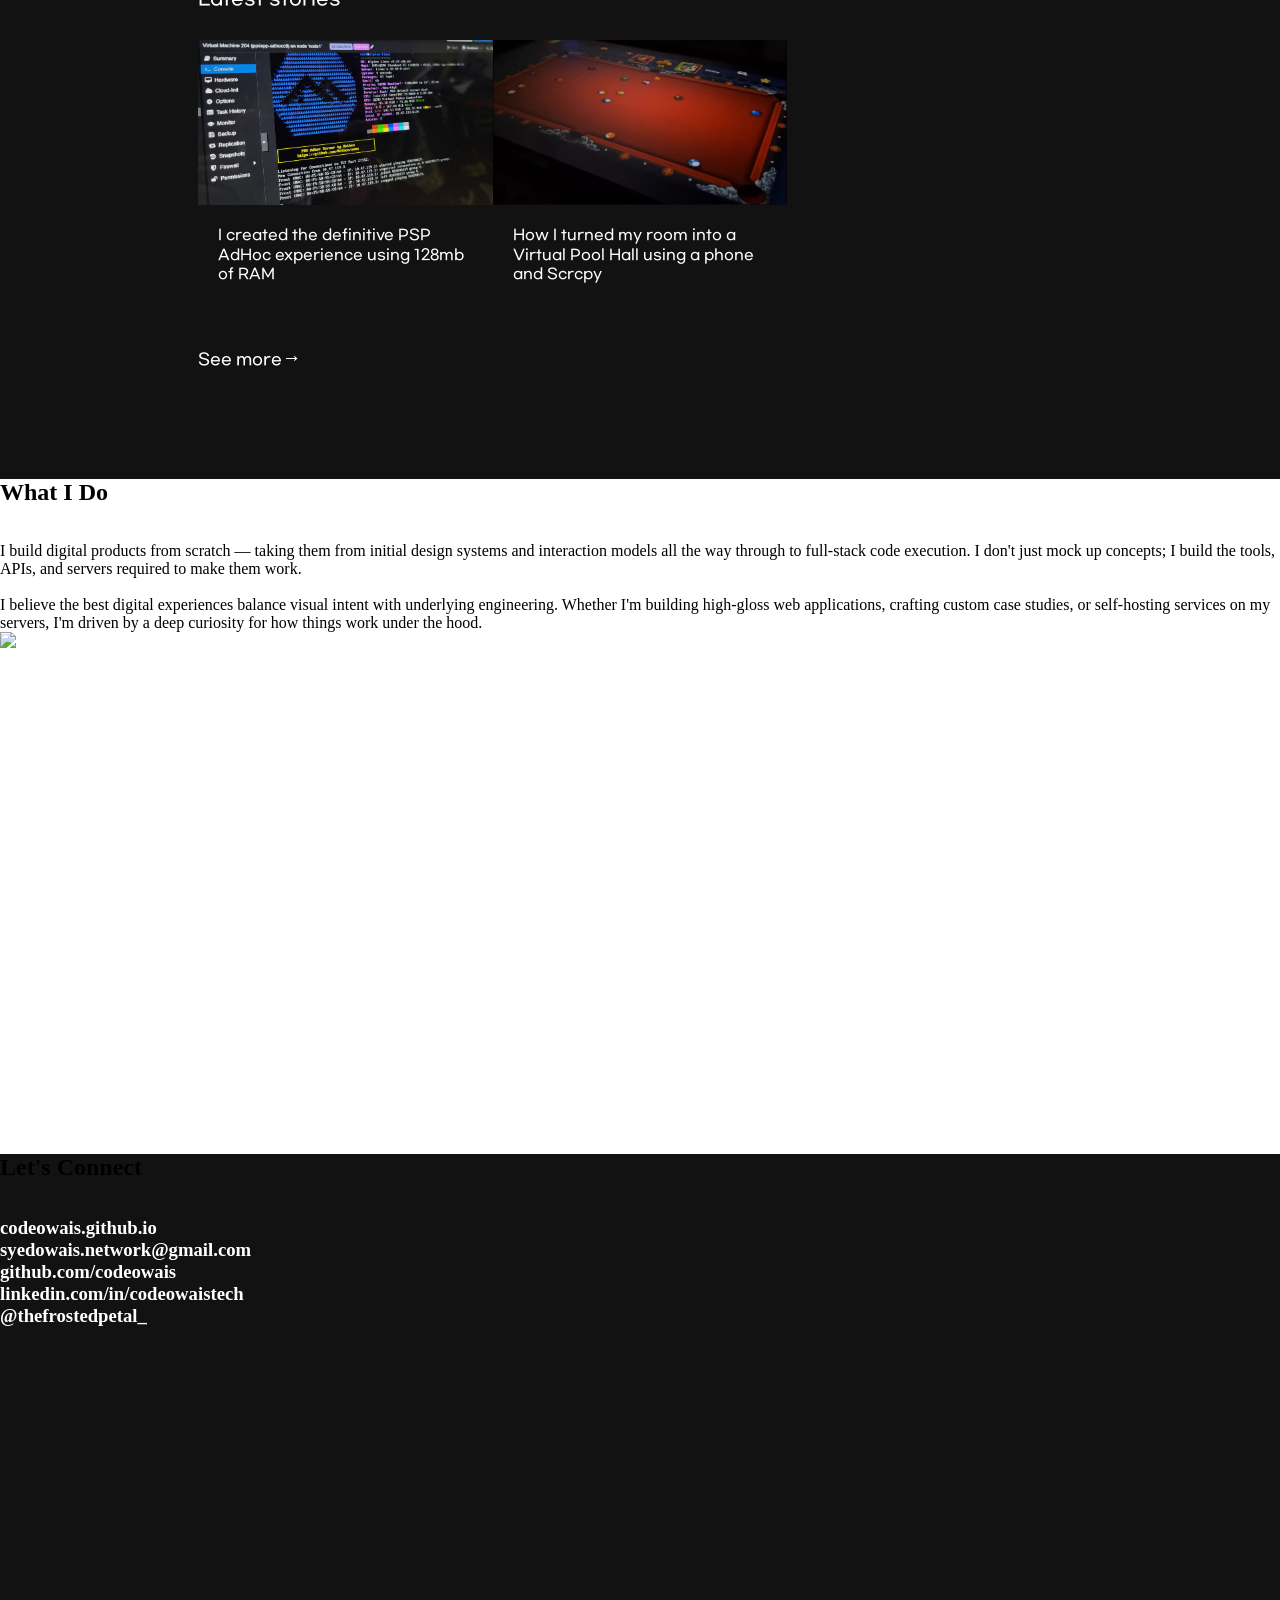
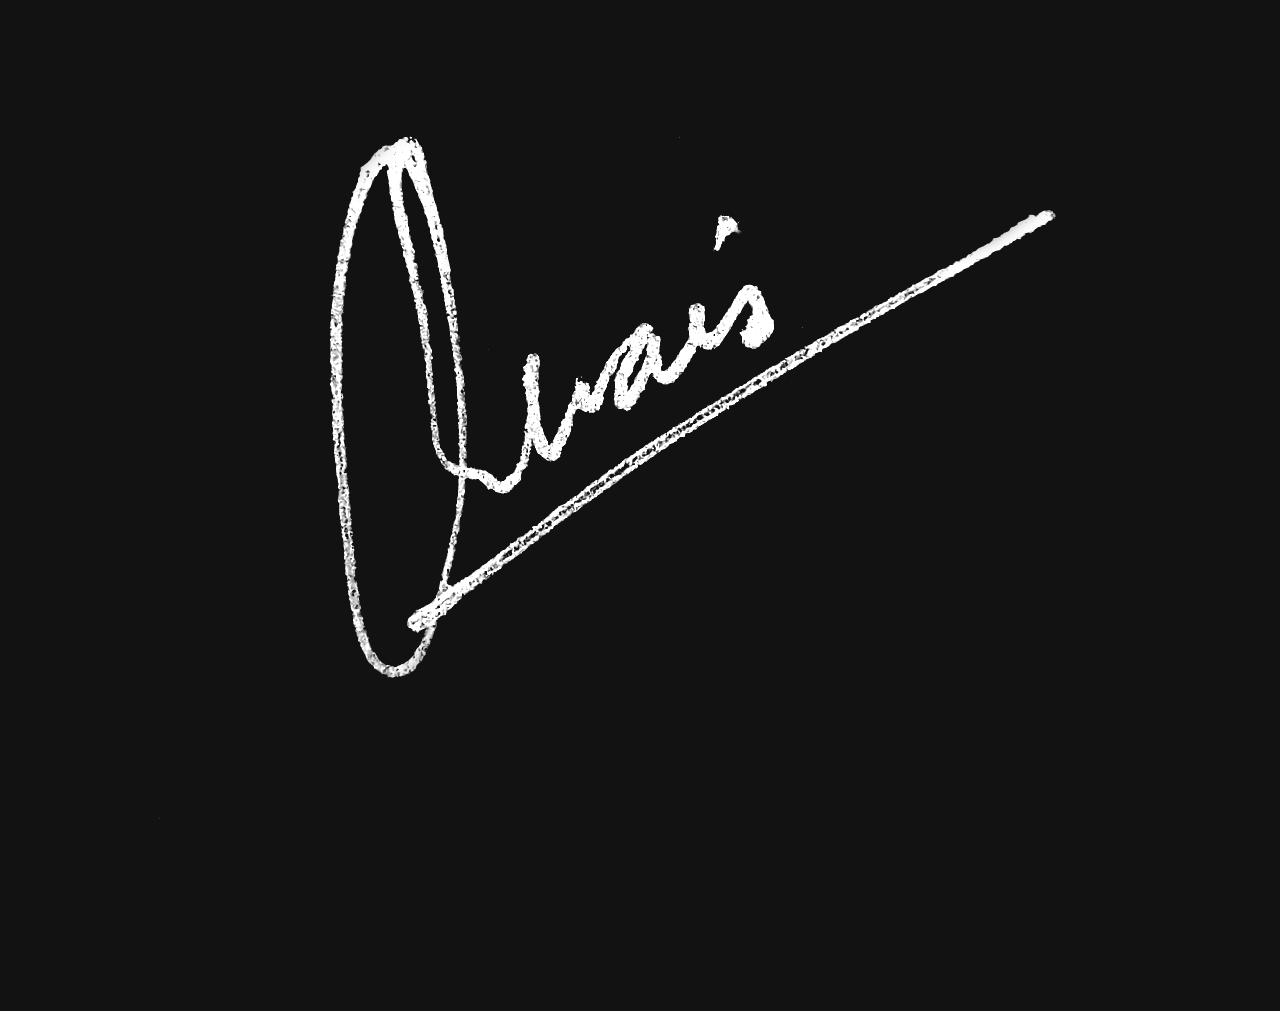
==== commit 863241f5: "fix: add favicon for site pages" ====
--- a/index.html
+++ b/index.html
@@ -6,6 +6,7 @@
   <link rel="stylesheet" href="styles/style-main.css">
   <link rel="stylesheet" href="styles/navbar.css">
   <title>Syed Owais | Home</title>
+  <link rel="icon" type="image/x-icon" href="assets/favicon.ico">
 </head>
 <body>
   <div id="intro-frosted">
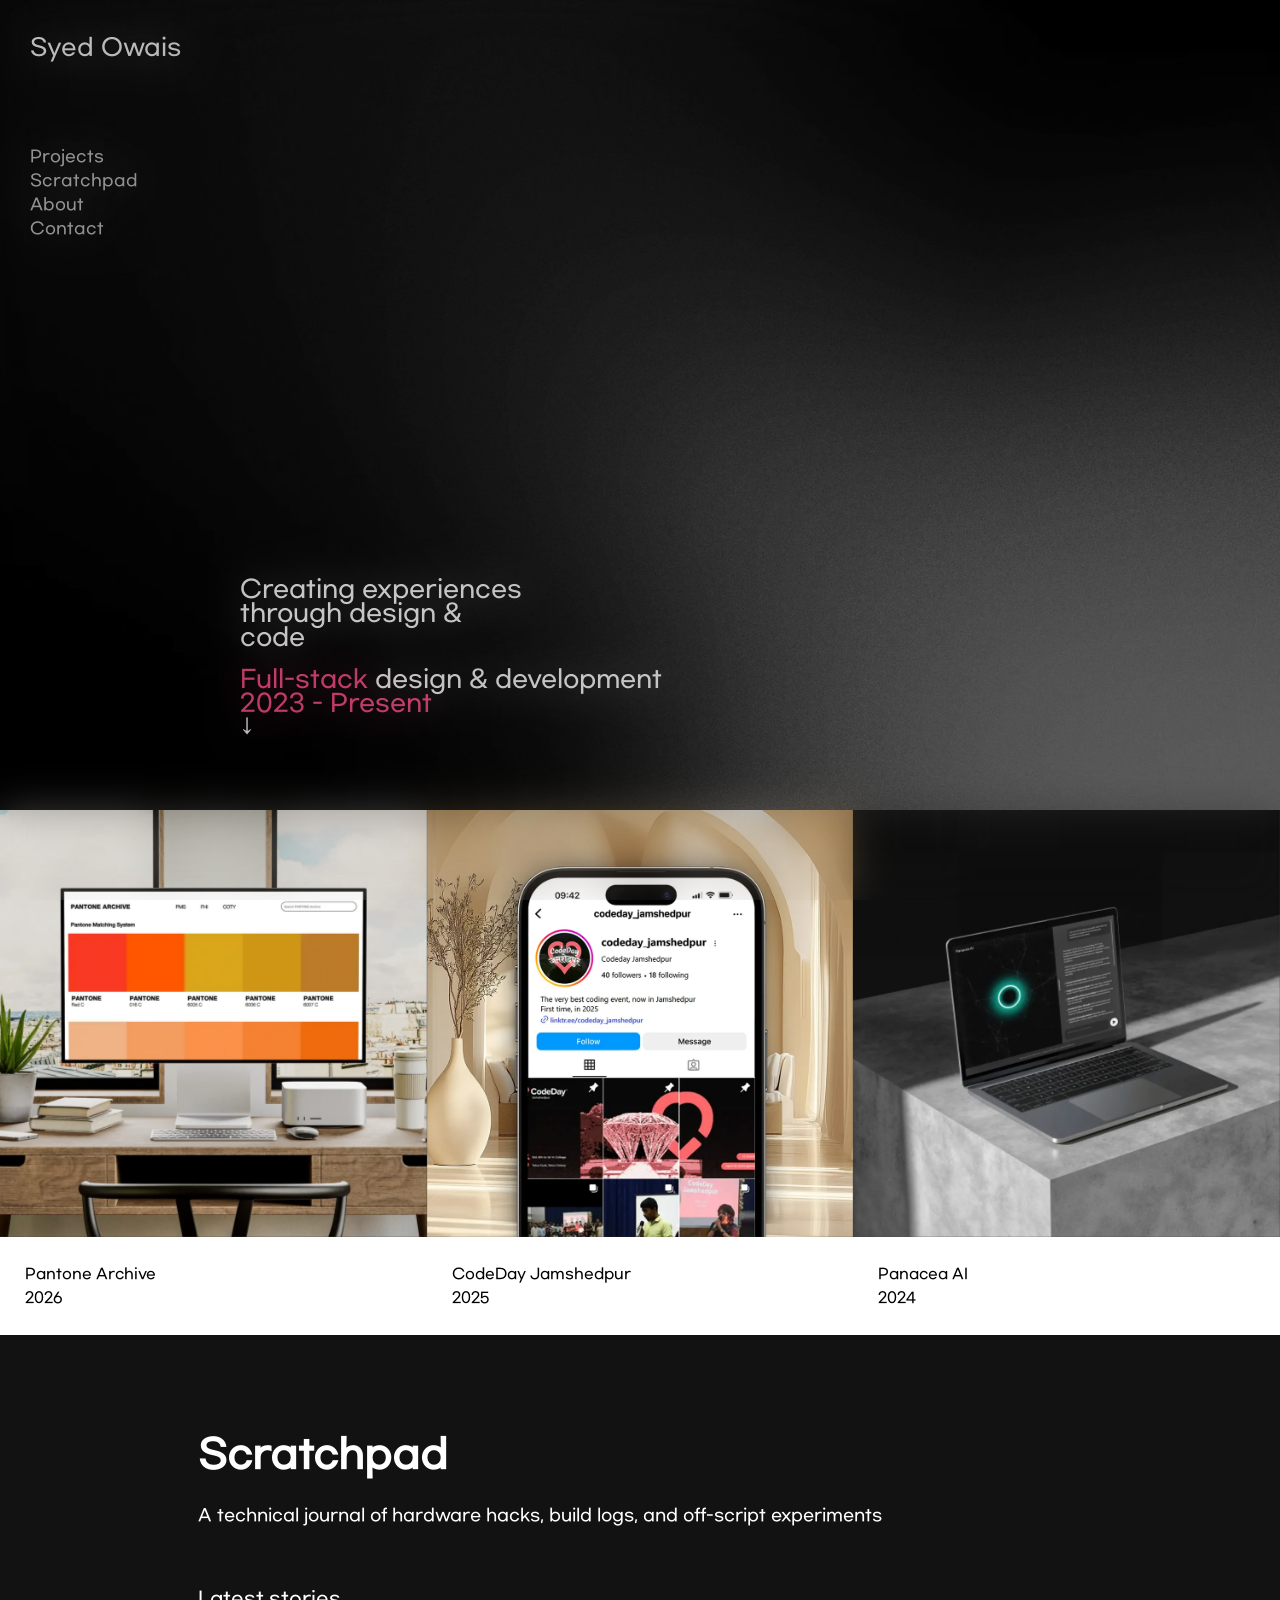
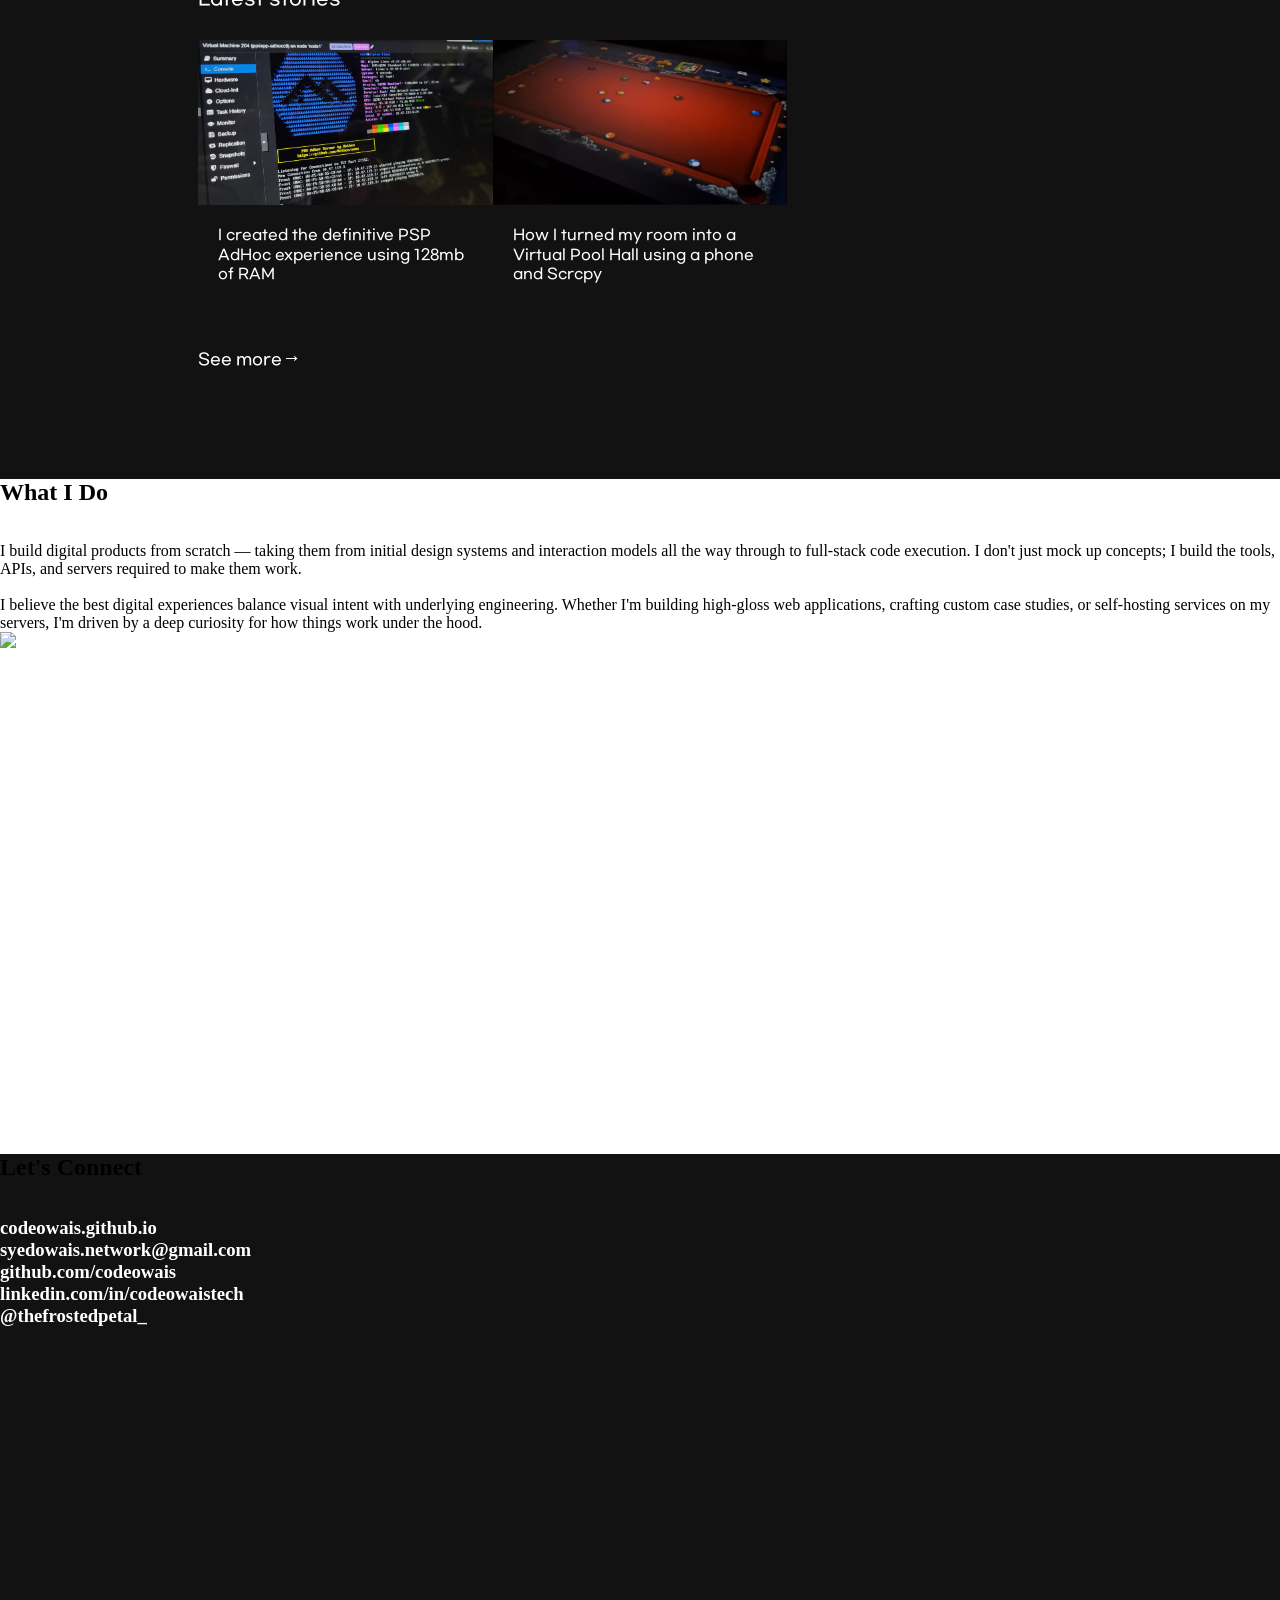
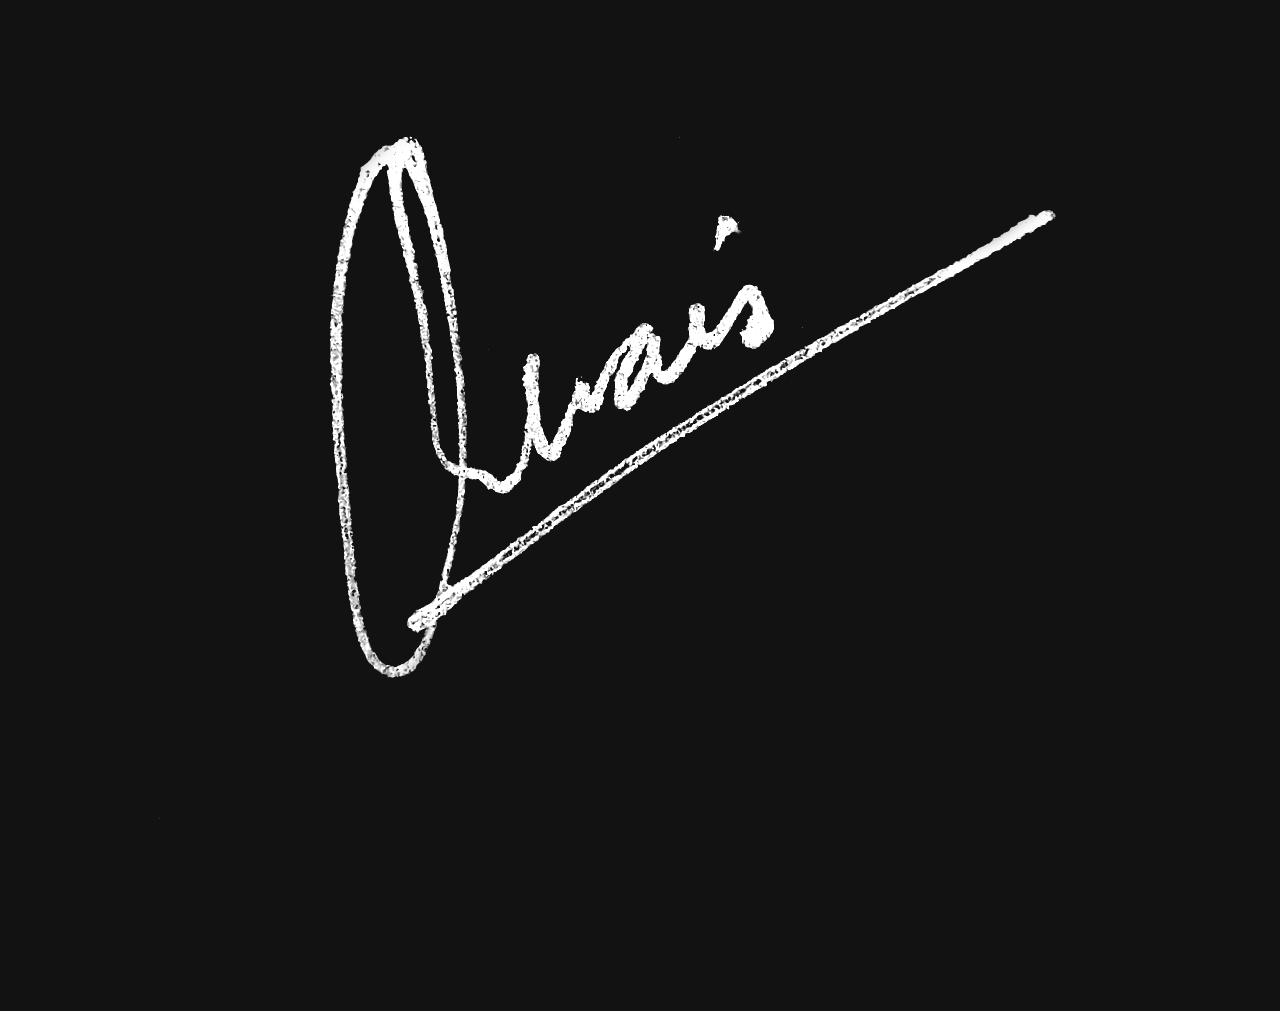
==== commit 577e8e62: "fix: add basic meta tags for social previews" ====
--- a/index.html
+++ b/index.html
@@ -7,6 +7,10 @@
   <link rel="stylesheet" href="styles/navbar.css">
   <title>Syed Owais | Home</title>
   <link rel="icon" type="image/x-icon" href="assets/favicon.ico">
+  <meta property="og:description" content=" ">
+  <meta property="og:image" content="assets/social.png">
+  <meta property="og:image:width" content="1280">
+  <meta property="og:image:width" content="640">
 </head>
 <body>
   <div id="intro-frosted">
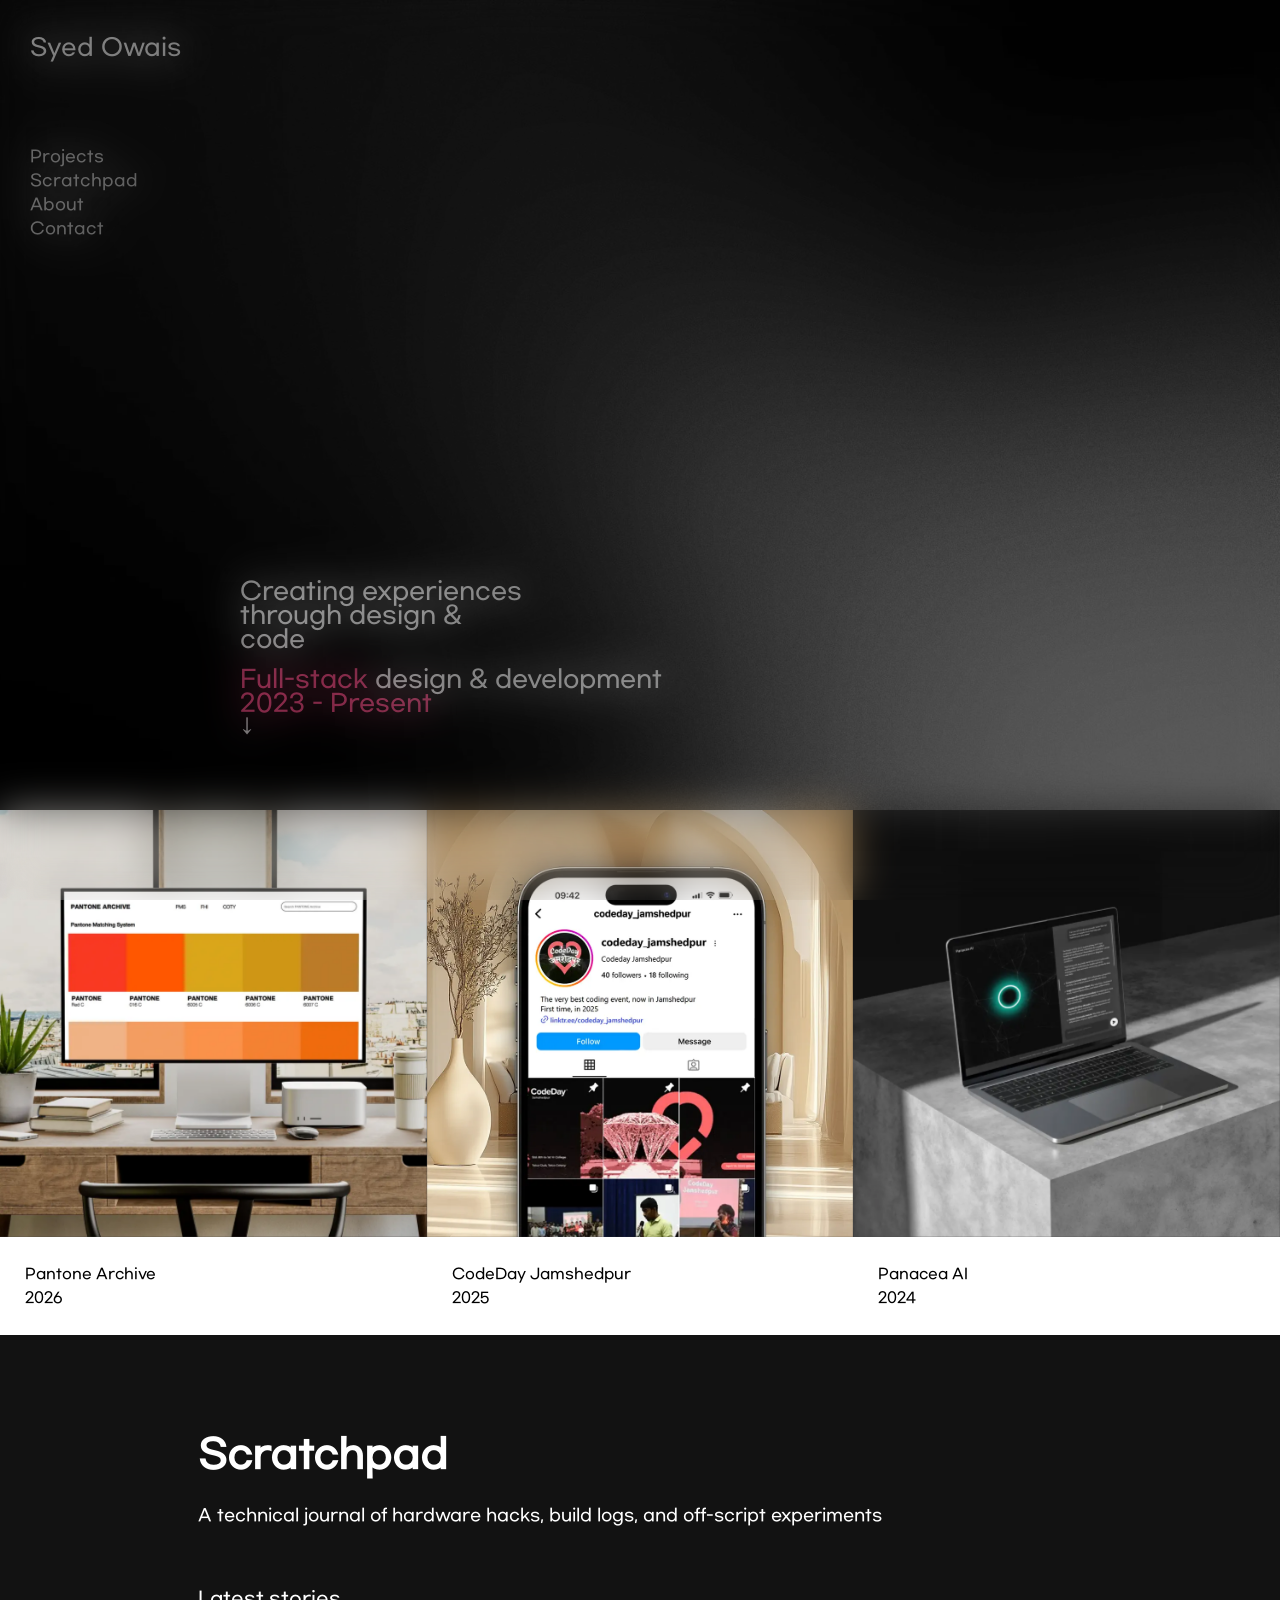
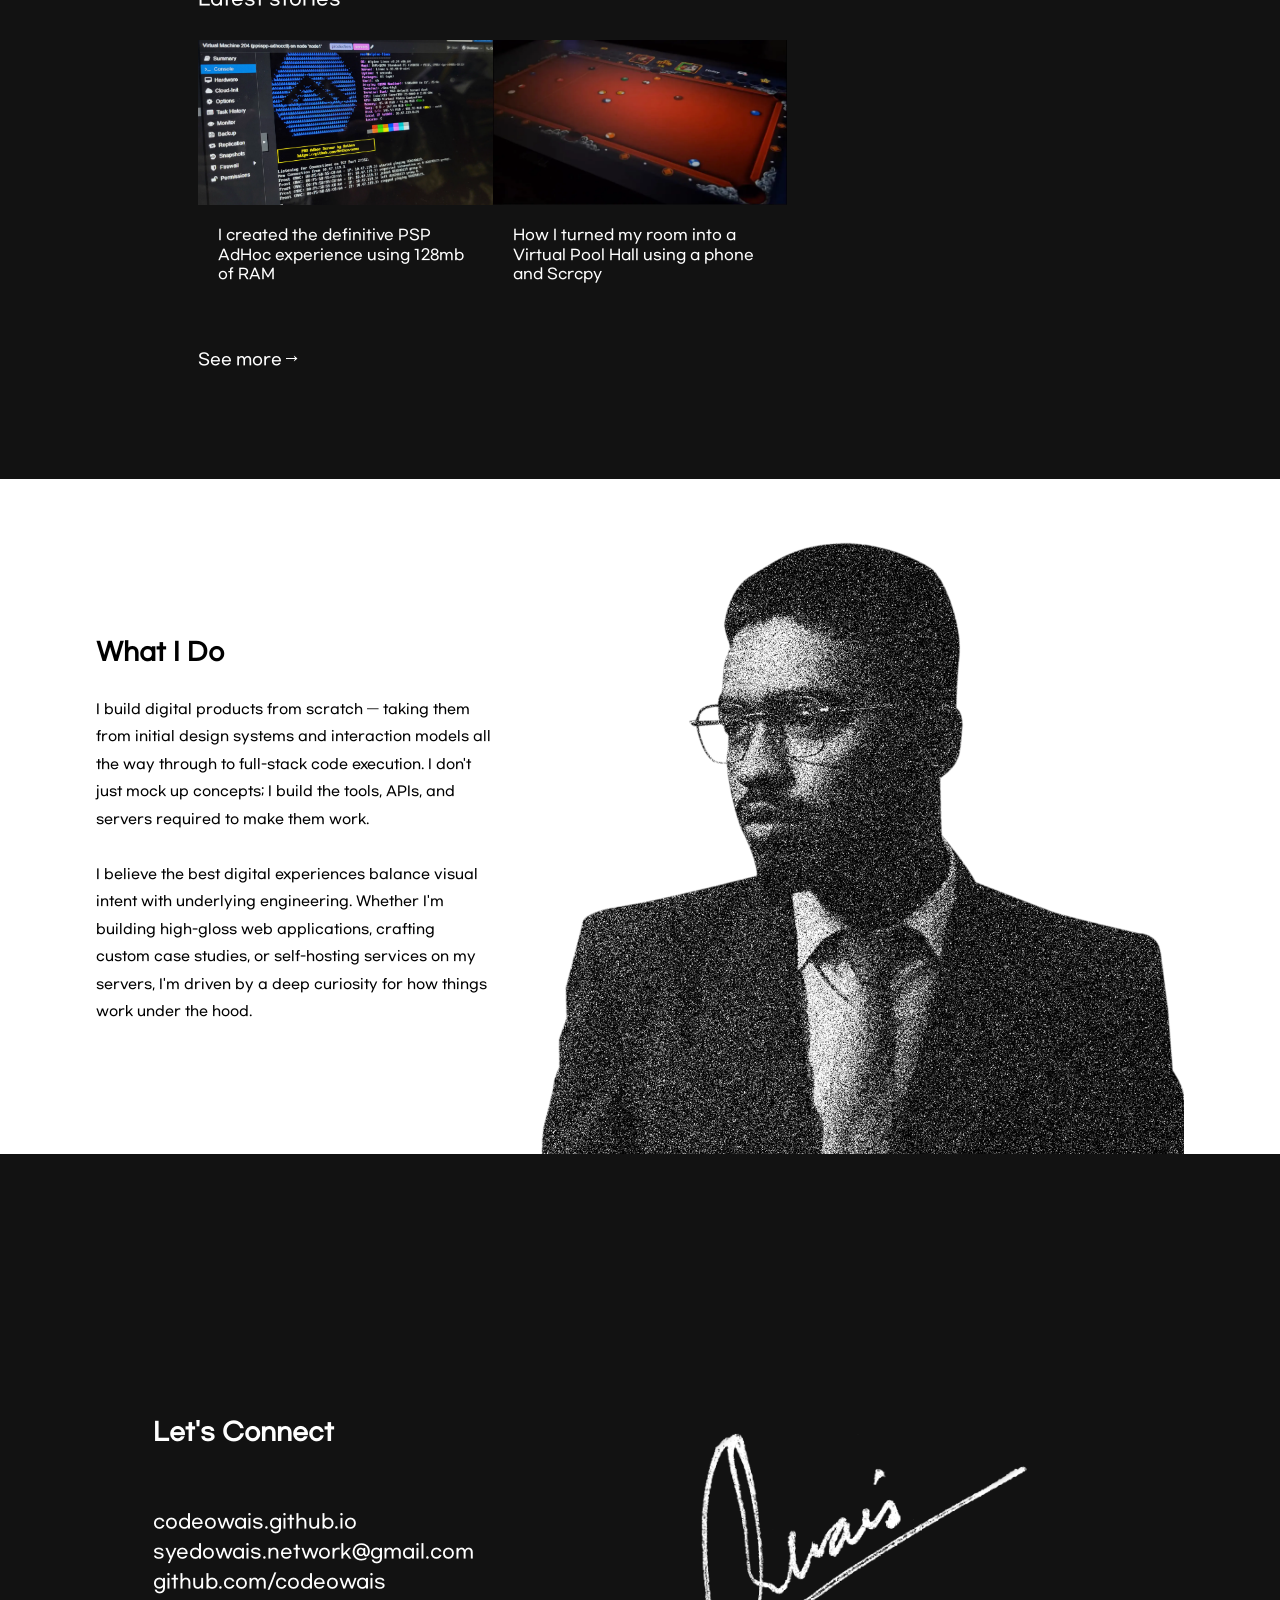
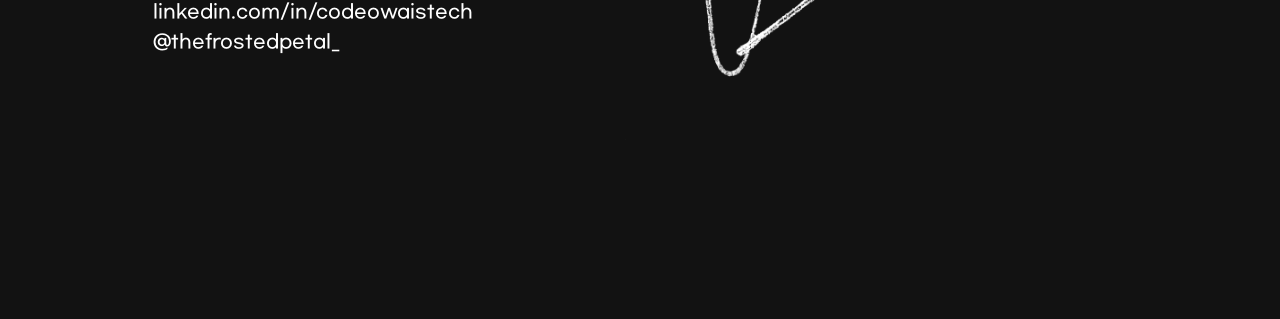
==== commit a6315857: "feature: add "About" and "Contact" sections" ====
--- a/index.html
+++ b/index.html
@@ -5,12 +5,7 @@
   <meta name="viewport" content="width=device-width, initial-scale=1.0">
   <link rel="stylesheet" href="styles/style-main.css">
   <link rel="stylesheet" href="styles/navbar.css">
-  <title>Syed Owais | Home</title>
-  <link rel="icon" type="image/x-icon" href="assets/favicon.ico">
-  <meta property="og:description" content=" ">
-  <meta property="og:image" content="assets/social.png">
-  <meta property="og:image:width" content="1280">
-  <meta property="og:image:width" content="640">
+  <title>Document</title>
 </head>
 <body>
   <div id="intro-frosted">
--- a/styles/style-main.css
+++ b/styles/style-main.css
@@ -69,6 +69,7 @@
 }
 body{
     background: var(--background);
+    font-family: 'gmarket';
 }
 #hero-section{
     width: 100%;
@@ -206,9 +207,42 @@
     margin-top: 1rem;
 }
 
-#about-section, #contact-section{
-    width: 100%;
+#about-section{
     height: 75vh;
+    padding: 0 7.5vw;
+    padding-top: 2rem;
+    display: flex;
+    gap: 50px;
+}
+#about-section p{
+    font-size: 1.05vw;
+    line-height: 27.5px;
+}
+#about-section img{
+    height: 100%;
+    width: auto;
+}
+
+#contact-section{
+    width: 100%;
+    height: 85vh;
+    display: flex;
+    color: var(--white);
+    align-items: center;
+    justify-content: center;
+    font-weight: normal;
+    gap: 5rem;
+}
+#contact-section h3{
+    font-weight: normal;
+}
+#contact-section div{
+    flex-direction: column;
+    line-height: 30px;
+}
+#contact-section img{
+    height: 75%;
+    width: auto;
 }
 
 @media only screen and (max-width: 1024px){
@@ -239,6 +273,31 @@
     }
     .blog-tile-label p{
         line-height: 25px;
+    }
+    #about-section{
+        padding: 7%;
+        padding-top: 6.5rem;
+        padding-bottom: 0;
+        flex-direction: column;
+        gap: 30px;
+        height: auto;
+    }
+    #about-section p{
+        font-size: 1.2rem;
+        line-height: 35px;
+    }
+    #contact-section{
+        height: fit-content;
+        padding: 7%;
+        padding-top: 10rem;
+        flex-direction: column;
+        align-items: unset;
+        justify-content: unset;
+        gap: 2.5rem;
+    }
+    #contact-section img{
+        width: 100%;
+        height: auto;
     }
 }
 @media only screen and (max-width: 600px) {
@@ -295,4 +354,30 @@
         font-size: 1vw;
         padding: 6%;
     }
+    #about-section{
+        padding: 20px;
+        padding-top: 5rem;
+        padding-bottom: 0;
+        flex-direction: column;
+        gap: 30px;
+        height: auto;
+    }
+    #about-section p{
+        font-size: 1rem;
+        line-height: 30px;
+    }
+    #contact-section{
+        padding: 30px;
+        padding-top: 7.5rem;
+        font-weight: normal;
+    }
+    #contact-section h3{
+        font-weight: normal;
+        font-size: 1rem;
+        word-wrap: break-word;
+    }
+    #contact-section div{
+        flex-direction: column;
+        line-height: 30px;
+    }
 }
